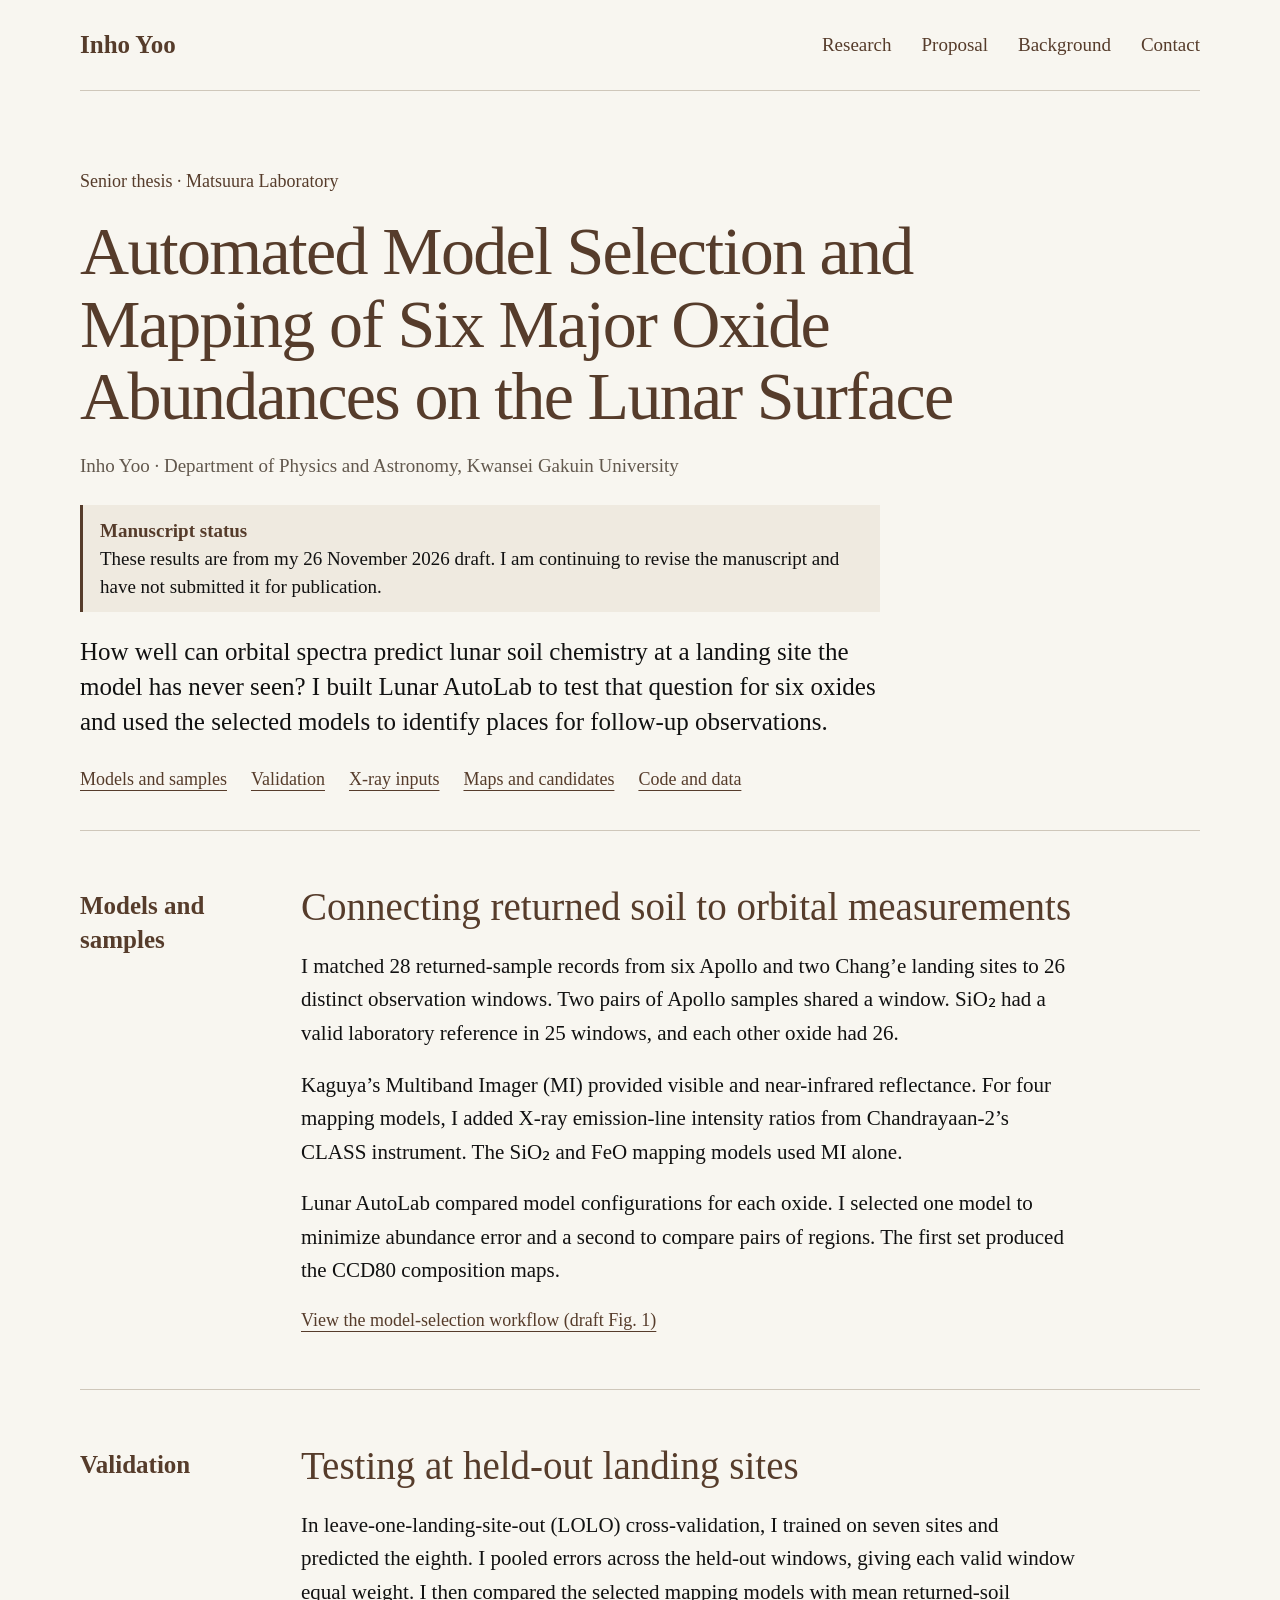
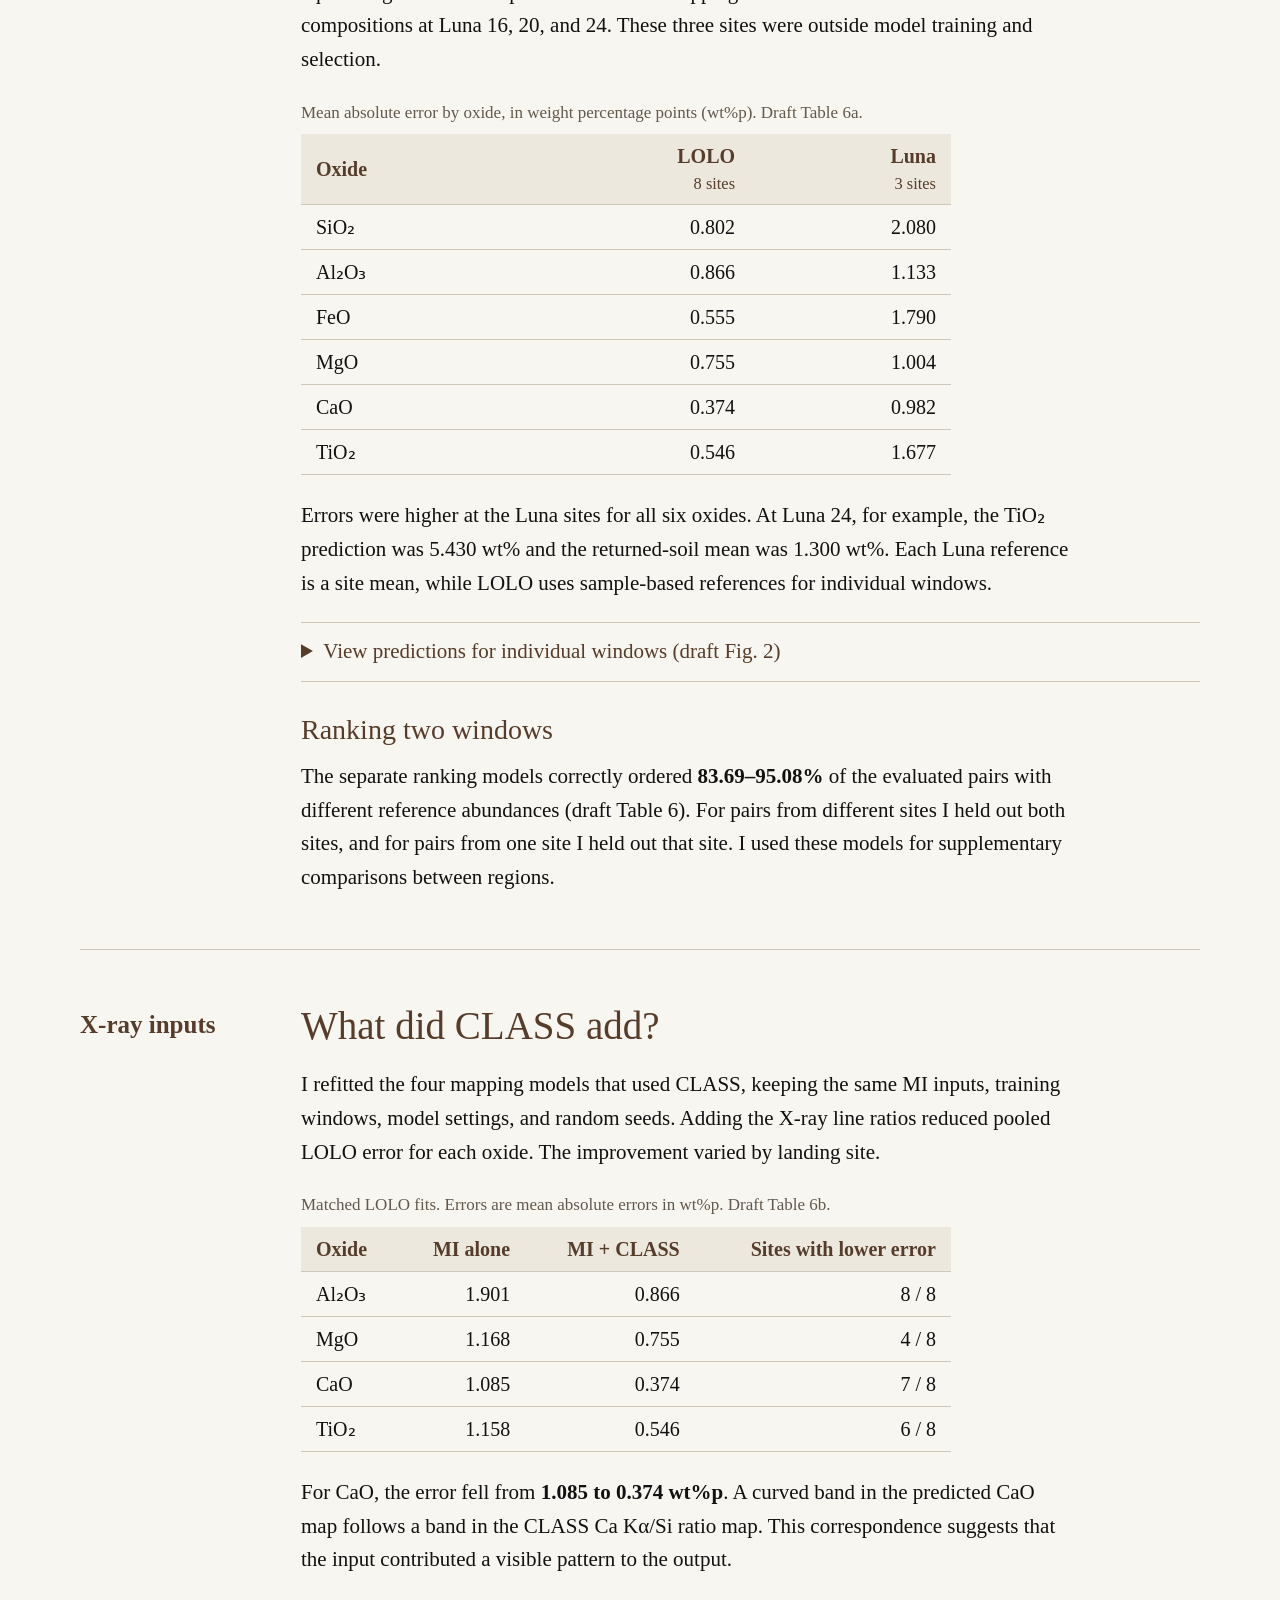
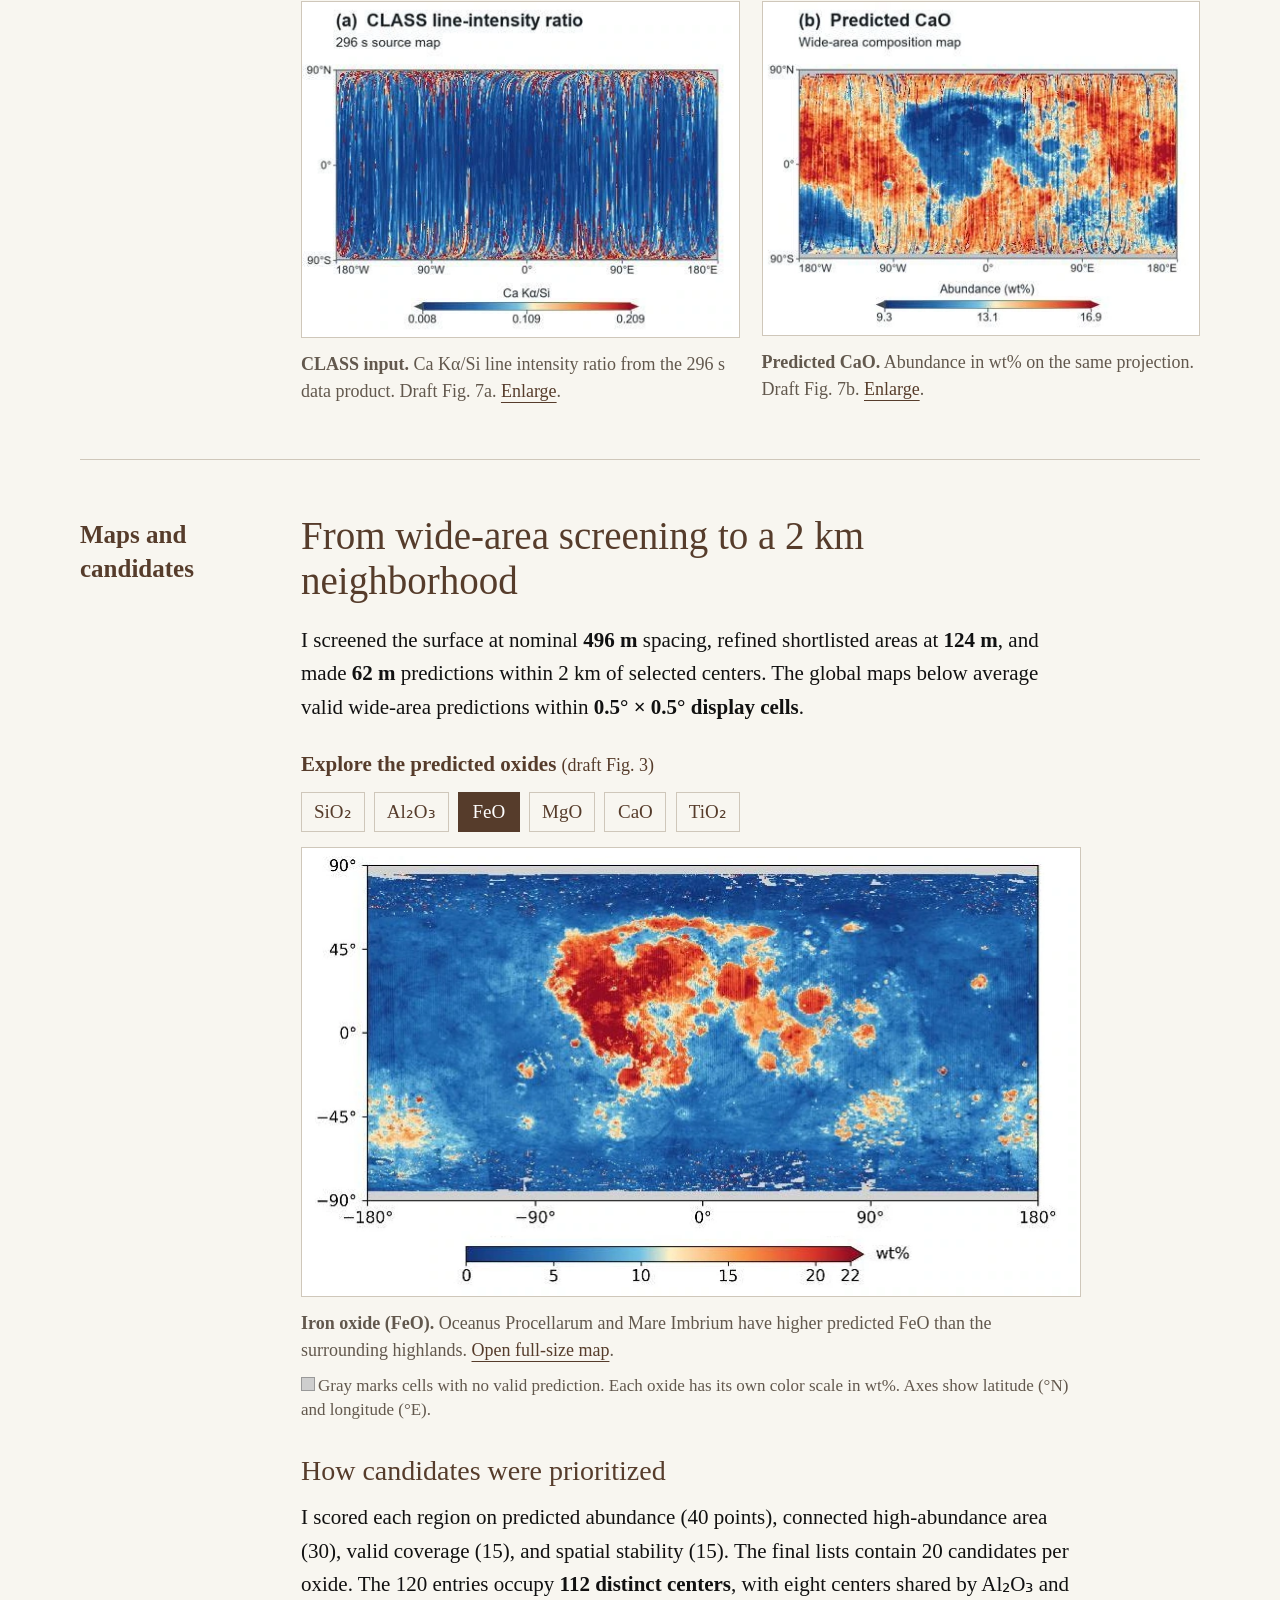
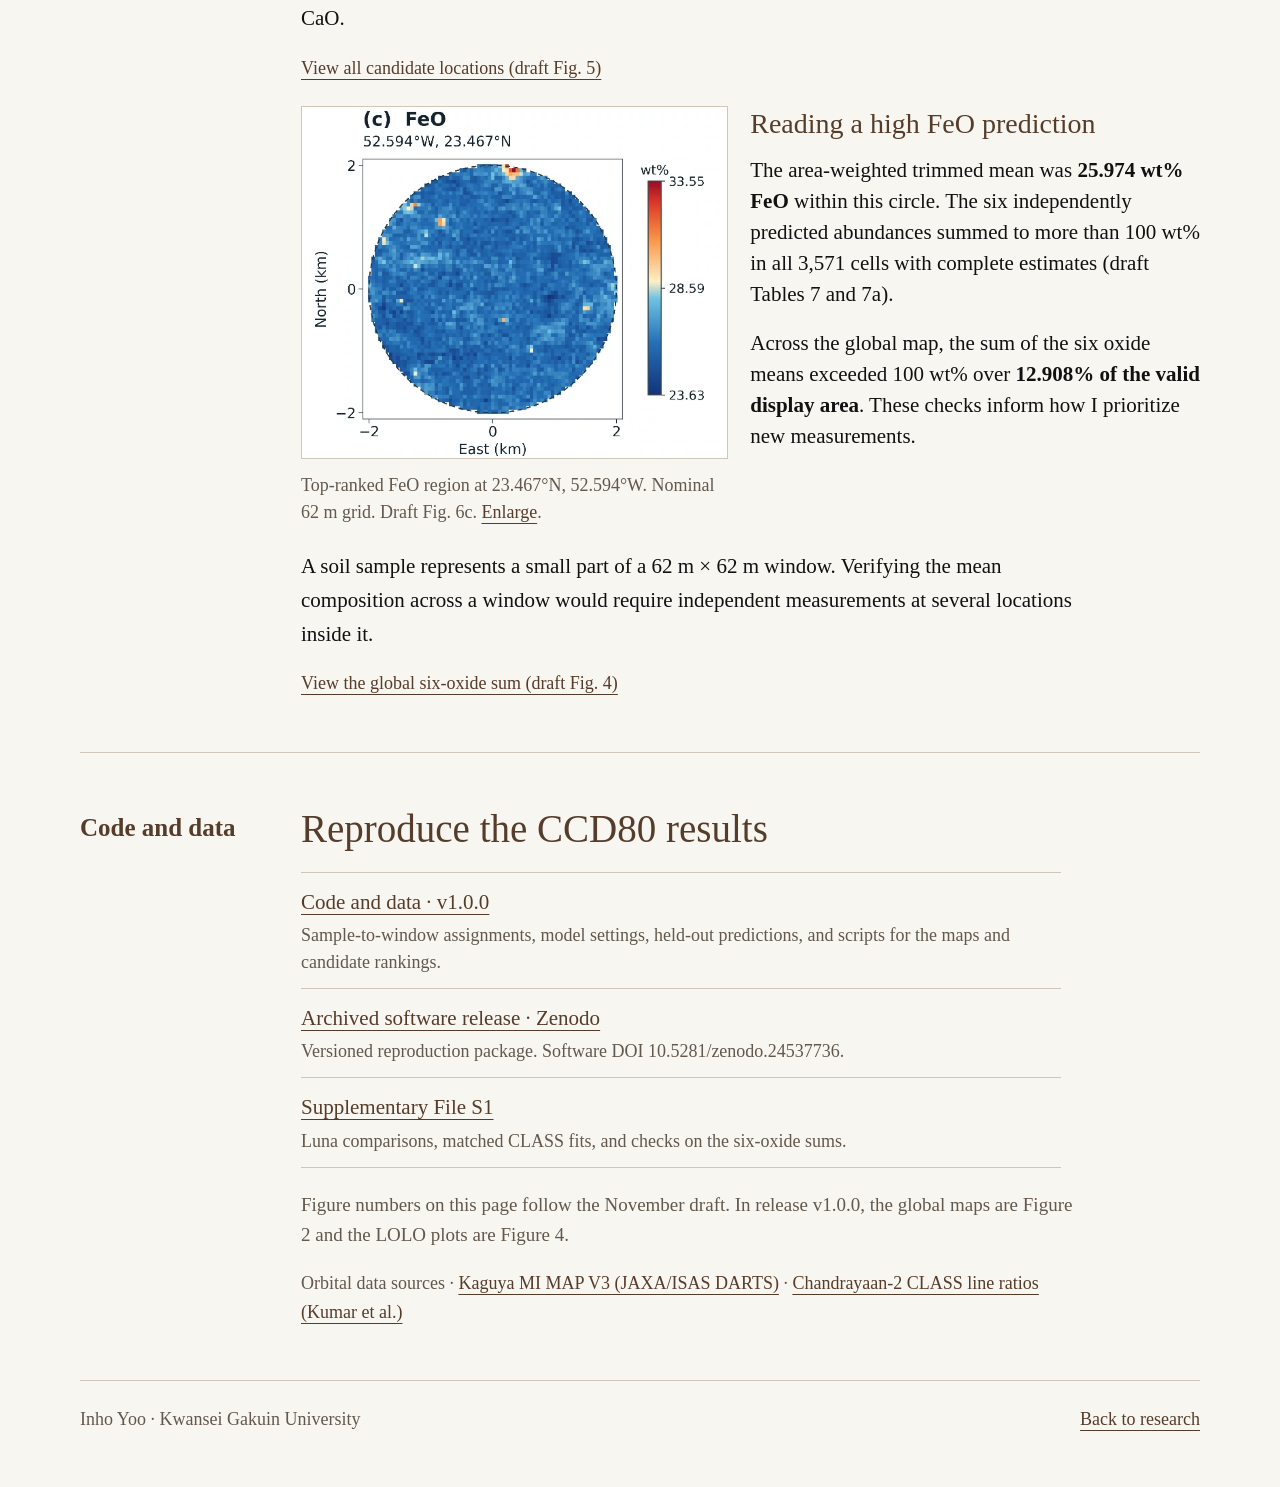
==== research/lunar-oxides/index.html @ 08b1411b "Feature the lunar oxide thesis and identify the unsubmitted draft" ====
<!doctype html>
<html lang="en">
<head>
  <meta charset="utf-8">
  <meta name="viewport" content="width=device-width, initial-scale=1">
  <meta name="description" content="Inho Yoo’s unsubmitted senior thesis draft on mapping six lunar oxides with Lunar AutoLab. Results include landing-site validation, the contribution of X-ray observations, and regions for follow-up.">
  <title>Mapping Six Major Oxides on the Moon | Inho Yoo</title>
  <link rel="stylesheet" href="../../styles.css">
</head>
<body>
  <a class="skip" href="#main">Skip to content</a>
  <header class="site-header wrap">
    <a class="wordmark" href="../../">Inho Yoo</a>
    <nav aria-label="Main navigation"><a href="../../#research">Research</a><a href="../../#oasis">Proposal</a><a href="../../#background">Background</a><a href="../../#contact">Contact</a></nav>
  </header>
  <main id="main" class="wrap study-page">
    <header class="study-heading">
      <p class="eyebrow">Senior thesis · Matsuura Laboratory</p>
      <h1>Automated Model Selection and Mapping of Six Major Oxide Abundances on the Lunar Surface</h1>
      <p class="byline">Inho Yoo · Department of Physics and Astronomy, Kwansei Gakuin University</p>
      <p class="draft-note"><strong>Manuscript status</strong> These results are from my 26 November 2026 draft. I am continuing to revise the manuscript and have not submitted it for publication.</p>
      <p class="lead">How well can orbital spectra predict lunar soil chemistry at a landing site the model has never seen? I built Lunar AutoLab to test that question for six oxides and used the selected models to identify places for follow-up observations.</p>
      <nav class="study-nav" aria-label="On this page"><a href="#methods">Models and samples</a><a href="#validation">Validation</a><a href="#class">X-ray inputs</a><a href="#maps">Maps and candidates</a><a href="#materials">Code and data</a></nav>
    </header>

    <section id="methods" class="section" aria-labelledby="methods-title">
      <div class="section-label">Models and samples</div>
      <div class="section-body">
        <h2 id="methods-title">Connecting returned soil to orbital measurements</h2>
        <p>I matched 28 returned-sample records from six Apollo and two Chang’e landing sites to 26 distinct observation windows. Two pairs of Apollo samples shared a window. SiO₂ had a valid laboratory reference in 25 windows, and each other oxide had 26.</p>
        <p>Kaguya’s Multiband Imager (MI) provided visible and near-infrared reflectance. For four mapping models, I added X-ray emission-line intensity ratios from Chandrayaan-2’s CLASS instrument. The SiO₂ and FeO mapping models used MI alone.</p>
        <p>Lunar AutoLab compared model configurations for each oxide. I selected one model to minimize abundance error and a second to compare pairs of regions. The first set produced the CCD80 composition maps.</p>
        <p class="figure-source"><a href="../../assets/lunar-oxides/workflow.webp">View the model-selection workflow (draft Fig. 1)</a></p>
      </div>
    </section>

    <section id="validation" class="section" aria-labelledby="validation-title">
      <div class="section-label">Validation</div>
      <div class="section-body">
        <h2 id="validation-title">Testing at held-out landing sites</h2>
        <p>In leave-one-landing-site-out (LOLO) cross-validation, I trained on seven sites and predicted the eighth. I pooled errors across the held-out windows, giving each valid window equal weight. I then compared the selected mapping models with mean returned-soil compositions at Luna 16, 20, and 24. These three sites were outside model training and selection.</p>
        <div class="table-wrap">
          <table class="study-table" id="validation-table">
            <caption>Mean absolute error by oxide, in weight percentage points (wt%p). Draft Table 6a.</caption>
            <thead><tr><th scope="col">Oxide</th><th scope="col">LOLO<br><small>8 sites</small></th><th scope="col">Luna<br><small>3 sites</small></th></tr></thead>
            <tbody>
              <tr><th scope="row">SiO₂</th><td>0.802</td><td>2.080</td></tr>
              <tr><th scope="row">Al₂O₃</th><td>0.866</td><td>1.133</td></tr>
              <tr><th scope="row">FeO</th><td>0.555</td><td>1.790</td></tr>
              <tr><th scope="row">MgO</th><td>0.755</td><td>1.004</td></tr>
              <tr><th scope="row">CaO</th><td>0.374</td><td>0.982</td></tr>
              <tr><th scope="row">TiO₂</th><td>0.546</td><td>1.677</td></tr>
            </tbody>
          </table>
        </div>
        <p>Errors were higher at the Luna sites for all six oxides. At Luna 24, for example, the TiO₂ prediction was 5.430 wt% and the returned-soil mean was 1.300 wt%. Each Luna reference is a site mean, while LOLO uses sample-based references for individual windows.</p>
        <details class="figure-disclosure">
          <summary>View predictions for individual windows (draft Fig. 2)</summary>
          <figure>
            <a href="../../assets/lunar-oxides/validation.webp"><img src="../../assets/lunar-oxides/validation.webp" width="1598" height="1238" loading="lazy" alt="Six scatterplots of held-out predictions against sample-based reference abundances, with observations colored by landing site."></a>
            <figcaption>Each point represents an observation window. The dashed line marks agreement with the sample reference. <a href="../../assets/lunar-oxides/validation.webp">Open full-size figure</a>.</figcaption>
          </figure>
        </details>
        <h3>Ranking two windows</h3>
        <p>The separate ranking models correctly ordered <strong>83.69–95.08%</strong> of the evaluated pairs with different reference abundances (draft Table 6). For pairs from different sites I held out both sites, and for pairs from one site I held out that site. I used these models for supplementary comparisons between regions.</p>
      </div>
    </section>

    <section id="class" class="section" aria-labelledby="class-title">
      <div class="section-label">X-ray inputs</div>
      <div class="section-body">
        <h2 id="class-title">What did CLASS add?</h2>
        <p>I refitted the four mapping models that used CLASS, keeping the same MI inputs, training windows, model settings, and random seeds. Adding the X-ray line ratios reduced pooled LOLO error for each oxide. The improvement varied by landing site.</p>
        <div class="table-wrap">
          <table class="study-table" id="class-table">
            <caption>Matched LOLO fits. Errors are mean absolute errors in wt%p. Draft Table 6b.</caption>
            <thead><tr><th scope="col">Oxide</th><th scope="col">MI alone</th><th scope="col">MI + CLASS</th><th scope="col">Sites with lower error</th></tr></thead>
            <tbody>
              <tr><th scope="row">Al₂O₃</th><td>1.901</td><td>0.866</td><td>8 / 8</td></tr>
              <tr><th scope="row">MgO</th><td>1.168</td><td>0.755</td><td>4 / 8</td></tr>
              <tr><th scope="row">CaO</th><td>1.085</td><td>0.374</td><td>7 / 8</td></tr>
              <tr><th scope="row">TiO₂</th><td>1.158</td><td>0.546</td><td>6 / 8</td></tr>
            </tbody>
          </table>
        </div>
        <p>For CaO, the error fell from <strong>1.085 to 0.374 wt%p</strong>. A curved band in the predicted CaO map follows a band in the CLASS Ca Kα/Si ratio map. This correspondence suggests that the input contributed a visible pattern to the output.</p>
        <div class="figure-pair">
          <figure>
            <a href="../../assets/lunar-oxides/class-calcium.webp"><img src="../../assets/lunar-oxides/class-calcium.webp" width="448" height="344" loading="lazy" alt="CLASS calcium-to-silicon X-ray line intensity ratio with a curved band near the poles."></a>
            <figcaption><strong>CLASS input.</strong> Ca Kα/Si line intensity ratio from the 296 s data product. Draft Fig. 7a. <a href="../../assets/lunar-oxides/class-calcium.webp">Enlarge</a>.</figcaption>
          </figure>
          <figure>
            <a href="../../assets/lunar-oxides/cao-pattern.webp"><img src="../../assets/lunar-oxides/cao-pattern.webp" width="451" height="344" loading="lazy" alt="Predicted CaO abundance with a curved band in a similar location on the same global projection."></a>
            <figcaption><strong>Predicted CaO.</strong> Abundance in wt% on the same projection. Draft Fig. 7b. <a href="../../assets/lunar-oxides/cao-pattern.webp">Enlarge</a>.</figcaption>
          </figure>
        </div>
      </div>
    </section>

    <section id="maps" class="section" aria-labelledby="maps-title">
      <div class="section-label">Maps and candidates</div>
      <div class="section-body">
        <h2 id="maps-title">From wide-area screening to a 2 km neighborhood</h2>
        <p>I screened the surface at nominal <strong>496 m</strong> spacing, refined shortlisted areas at <strong>124 m</strong>, and made <strong>62 m</strong> predictions within 2 km of selected centers. The global maps below average valid wide-area predictions within <strong>0.5° × 0.5° display cells</strong>.</p>
        <fieldset class="oxide-gallery">
          <legend>Explore the predicted oxides <span>(draft Fig. 3)</span></legend>
          <input class="oxide-choice" type="radio" name="oxide" id="map-sio2" value="sio2"><label for="map-sio2">SiO₂</label>
          <input class="oxide-choice" type="radio" name="oxide" id="map-al2o3" value="al2o3"><label for="map-al2o3">Al₂O₃</label>
          <input class="oxide-choice" type="radio" name="oxide" id="map-feo" value="feo" checked><label for="map-feo">FeO</label>
          <input class="oxide-choice" type="radio" name="oxide" id="map-mgo" value="mgo"><label for="map-mgo">MgO</label>
          <input class="oxide-choice" type="radio" name="oxide" id="map-cao" value="cao"><label for="map-cao">CaO</label>
          <input class="oxide-choice" type="radio" name="oxide" id="map-tio2" value="tio2"><label for="map-tio2">TiO₂</label>
          <div class="map-views">
            <figure class="oxide-view view-sio2">
              <a href="../../assets/lunar-oxides/sio2-global.webp" aria-label="Enlarge the silicon dioxide map"><img src="../../assets/lunar-oxides/sio2-global.webp" width="780" height="449" loading="lazy" alt="Global map of predicted SiO₂ in weight percent. Predicted SiO₂ is relatively low in Oceanus Procellarum and Mare Imbrium, and higher in Mare Frigoris."></a>
              <figcaption><strong>Silicon dioxide (SiO₂).</strong> Predicted SiO₂ is relatively low in Oceanus Procellarum and Mare Imbrium, and higher in Mare Frigoris. <a href="../../assets/lunar-oxides/sio2-global.webp">Open full-size map</a>.</figcaption>
            </figure>
            <figure class="oxide-view view-al2o3">
              <a href="../../assets/lunar-oxides/al2o3-global.webp" aria-label="Enlarge the aluminum oxide map"><img src="../../assets/lunar-oxides/al2o3-global.webp" width="780" height="449" loading="lazy" alt="Global map of predicted Al₂O₃ in weight percent. Predicted Al₂O₃ is lower in the major near-side maria than in the surrounding highlands."></a>
              <figcaption><strong>Aluminum oxide (Al₂O₃).</strong> Predicted Al₂O₃ is lower in the major near-side maria than in the surrounding highlands. <a href="../../assets/lunar-oxides/al2o3-global.webp">Open full-size map</a>.</figcaption>
            </figure>
            <figure class="oxide-view view-feo">
              <a href="../../assets/lunar-oxides/feo-global.webp" aria-label="Enlarge the iron oxide map"><img src="../../assets/lunar-oxides/feo-global.webp" width="780" height="449" loading="lazy" alt="Global map of predicted FeO in weight percent. Oceanus Procellarum and Mare Imbrium have higher predicted FeO than the surrounding highlands."></a>
              <figcaption><strong>Iron oxide (FeO).</strong> Oceanus Procellarum and Mare Imbrium have higher predicted FeO than the surrounding highlands. <a href="../../assets/lunar-oxides/feo-global.webp">Open full-size map</a>.</figcaption>
            </figure>
            <figure class="oxide-view view-mgo">
              <a href="../../assets/lunar-oxides/mgo-global.webp" aria-label="Enlarge the magnesium oxide map"><img src="../../assets/lunar-oxides/mgo-global.webp" width="780" height="449" loading="lazy" alt="Global map of predicted MgO in weight percent. Predicted MgO is relatively high in the major near-side maria."></a>
              <figcaption><strong>Magnesium oxide (MgO).</strong> Predicted MgO is relatively high in the major near-side maria. <a href="../../assets/lunar-oxides/mgo-global.webp">Open full-size map</a>.</figcaption>
            </figure>
            <figure class="oxide-view view-cao">
              <a href="../../assets/lunar-oxides/cao-global.webp" aria-label="Enlarge the calcium oxide map"><img src="../../assets/lunar-oxides/cao-global.webp" width="780" height="449" loading="lazy" alt="Global map of predicted CaO in weight percent. Predicted CaO is relatively low in the major near-side maria. A curved band also appears in the CLASS input."></a>
              <figcaption><strong>Calcium oxide (CaO).</strong> Predicted CaO is relatively low in the major near-side maria. A curved band also appears in the CLASS input. <a href="../../assets/lunar-oxides/cao-global.webp">Open full-size map</a>.</figcaption>
            </figure>
            <figure class="oxide-view view-tio2">
              <a href="../../assets/lunar-oxides/tio2-global.webp" aria-label="Enlarge the titanium dioxide map"><img src="../../assets/lunar-oxides/tio2-global.webp" width="780" height="449" loading="lazy" alt="Global map of predicted TiO₂ in weight percent. High predicted TiO₂ is concentrated in a few maria, including Mare Tranquillitatis and Mare Crisium."></a>
              <figcaption><strong>Titanium dioxide (TiO₂).</strong> High predicted TiO₂ is concentrated in a few maria, including Mare Tranquillitatis and Mare Crisium. <a href="../../assets/lunar-oxides/tio2-global.webp">Open full-size map</a>.</figcaption>
            </figure>
          </div>
        </fieldset>
        <p class="map-key"><span class="missing-key" aria-hidden="true"></span>Gray marks cells with no valid prediction. Each oxide has its own color scale in wt%. Axes show latitude (°N) and longitude (°E).</p>
        <h3>How candidates were prioritized</h3>
        <p>I scored each region on predicted abundance (40 points), connected high-abundance area (30), valid coverage (15), and spatial stability (15). The final lists contain 20 candidates per oxide. The 120 entries occupy <strong>112 distinct centers</strong>, with eight centers shared by Al₂O₃ and CaO.</p>
        <p class="figure-source"><a href="../../assets/lunar-oxides/candidate-locations.webp">View all candidate locations (draft Fig. 5)</a></p>
        <div class="candidate-example">
          <figure>
            <a href="../../assets/lunar-oxides/feo-candidate.webp"><img src="../../assets/lunar-oxides/feo-candidate.webp" width="625" height="516" loading="lazy" alt="Local FeO predictions inside a 2 km radius. The highest values appear along the northern edge of the area."></a>
            <figcaption>Top-ranked FeO region at 23.467°N, 52.594°W. Nominal 62 m grid. Draft Fig. 6c. <a href="../../assets/lunar-oxides/feo-candidate.webp">Enlarge</a>.</figcaption>
          </figure>
          <div>
            <h3>Reading a high FeO prediction</h3>
            <p>The area-weighted trimmed mean was <strong>25.974 wt% FeO</strong> within this circle. The six independently predicted abundances summed to more than 100 wt% in all 3,571 cells with complete estimates (draft Tables 7 and 7a).</p>
            <p>Across the global map, the sum of the six oxide means exceeded 100 wt% over <strong>12.908% of the valid display area</strong>. These checks inform how I prioritize new measurements.</p>
          </div>
        </div>
        <p>A soil sample represents a small part of a 62 m × 62 m window. Verifying the mean composition across a window would require independent measurements at several locations inside it.</p>
        <p class="figure-source"><a href="../../assets/lunar-oxides/six-oxide-total.webp">View the global six-oxide sum (draft Fig. 4)</a></p>
      </div>
    </section>

    <section id="materials" class="section" aria-labelledby="materials-title">
      <div class="section-label">Code and data</div>
      <div class="section-body">
        <h2 id="materials-title">Reproduce the CCD80 results</h2>
        <ul class="resource-list">
          <li><a href="https://github.com/inhotwin-png/ccd80-thesis-reproduction/releases/tag/v1.0.0">Code and data · v1.0.0</a><span>Sample-to-window assignments, model settings, held-out predictions, and scripts for the maps and candidate rankings.</span></li>
          <li><a href="https://doi.org/10.5281/zenodo.24537736">Archived software release · Zenodo</a><span>Versioned reproduction package. Software DOI 10.5281/zenodo.24537736.</span></li>
          <li><a href="https://github.com/inhotwin-png/ccd80-thesis-reproduction/releases/tag/supplement-s1-20261126">Supplementary File S1</a><span>Luna comparisons, matched CLASS fits, and checks on the six-oxide sums.</span></li>
        </ul>
        <p class="note">Figure numbers on this page follow the November draft. In release v1.0.0, the global maps are Figure 2 and the LOLO plots are Figure 4.</p>
        <p class="figure-source">Orbital data sources · <a href="https://darts.isas.jaxa.jp/datasets/sln-l-mi-5-map-v3.0">Kaguya MI MAP V3 (JAXA/ISAS DARTS)</a> · <a href="https://github.com/ravioli1369/selenomapper/tree/7aa89781c3a4b4121e2f6363b27455ed7056cc16/maps/296s">Chandrayaan-2 CLASS line ratios (Kumar et al.)</a></p>
      </div>
    </section>
  </main>
  <footer class="footer wrap"><p>Inho Yoo · Kwansei Gakuin University</p><a href="../../#research">Back to research</a></footer>
</body>
</html>
---- styles.css ----
:root {
  --paper:#f8f6f0;
  --ink:#171410;
  --brown:#563c2b;
  --line:#cfc7ba;
  --muted:#62584d
}
* {
  box-sizing:border-box
}
html {
  scroll-padding-top:2rem
}
body {
  margin:0;
  background:var(--paper);
  color:#111;
  font-family:"Times New Roman",Times,serif;
  font-size:21px; /* 18px -> 21px */
  line-height:1.6
}
a {
  color:var(--brown);
  text-decoration-thickness:1px;
  text-underline-offset:5px
}
a:hover {
  color:#24170f;
  text-decoration-thickness:2px
}
a:focus-visible {
  outline:2px solid var(--brown);
  outline-offset:5px
}
.wrap {
  width:min(1120px,calc(100% - 96px));
  margin-inline:auto
}
.site-header {
  display:flex;
  justify-content:space-between;
  align-items:center;
  padding-block:25px;
  border-bottom:1px solid var(--line);
  gap:24px
}
.wordmark {
  font-size:25px; /* 22px -> 25px */
  text-decoration:none;
  font-weight:bold
}
nav {
  display:flex;
  gap:30px;
  font-size:19px; /* 16px -> 19px */
  flex-wrap:wrap
}
nav a {
  text-decoration:none
}
.hero {
  display:grid;
  grid-template-columns:minmax(0,1fr) 240px;
  gap:92px;
  align-items:center;
  padding-block:76px 84px
}
.eyebrow,.section-label,.status {
  color:var(--brown);
  font-size:18px; /* 15px -> 18px */
  line-height:1.5
}
.eyebrow {
  margin:0 0 20px
}
h1,h2,h3,p {
  margin-top:0
}
h1 {
  font-size:80px; /* 70px -> 80px */
  line-height:1.05;
  font-weight:normal;
  letter-spacing:-2px;
  margin-bottom:18px;
  color:var(--brown)
}
.identity {
  font-size:35px; /* 30px -> 35px */
  line-height:1.25;
  margin-bottom:24px
}
.intro {
  max-width:620px;
  margin-bottom:15px
}
.portrait {
  display:block;
  width:240px;
  height:auto;
  max-width:100%
}
.links {
  display:flex;
  flex-wrap:wrap;
  gap:12px 27px;
  margin-top:26px;
  font-size:20px; /* 17px -> 20px */
}
.section {
  border-top:1px solid var(--line);
  padding-block:54px;
  display:grid;
  grid-template-columns:205px minmax(0,1fr);
  gap:35px
}
.section-label {
  padding-top:4px;
  font-size:25px; /* 22px -> 25px */
  font-weight:bold;
  line-height:1.35
}
.section-body {
  min-width:0
}
.section-body>p {
  max-width:740px
}
.status {
  margin-bottom:10px;
  font-style:italic
}
h2 {
  font-size:39px; /* 34px -> 39px */
  line-height:1.15;
  font-weight:normal;
  color:var(--brown);
  margin-bottom:20px
}
h3 {
  font-size:28px; /* 24px -> 28px */
  line-height:1.3;
  font-weight:normal;
  color:var(--brown);
  margin-bottom:12px
}
p {
  margin-bottom:18px
}
.lead {
  font-size:25px; /* 22px -> 25px */
  line-height:1.4
}
.method {
  font-size:19px; /* 16px -> 19px */
  color:var(--muted);
  margin-top:25px;
  margin-bottom:0
}
figure {
  margin:28px 0
}
figure img {
  display:block;
  width:100%;
  height:auto
}
figcaption {
  font-size:18px; /* 15px -> 18px */
  line-height:1.5;
  color:var(--muted);
  margin-top:13px;
  max-width:780px
}
.result {
  display:block
}
.result-heading {
  display:grid;
  grid-template-columns:205px minmax(0,1fr);
  gap:35px
}
.result figure {
  margin:24px 0 28px
}
.result figure>a {
  display:block
}
.result figcaption {
  max-width:none
}
.interpretation {
  display:grid;
  grid-template-columns:1fr 1fr;
  gap:48px
}
.interpretation p {
  margin-bottom:0
}
.note {
  font-size:19px; /* 16px -> 19px */
  color:var(--muted)
}
.phase {
  padding-top:32px;
  margin-top:32px;
  border-top:1px solid var(--line)
}
.phase figure {
  margin-bottom:0
}
.phase-number {
  font-size:18px; /* 15px -> 18px */
  color:var(--muted);
  margin-bottom:5px
}
.phase p {
  max-width:720px
}
dl {
  margin:24px 0 0
}
dl>div {
  display:grid;
  grid-template-columns:170px 1fr;
  gap:20px;
  padding-block:12px;
  border-top:1px solid var(--line)
}
dt {
  color:var(--brown)
}
dd {
  margin:0
}
.contact-links {
  display:flex;
  flex-direction:column;
  align-items:flex-start;
  gap:10px;
  overflow-wrap:anywhere
}
.footer {
  border-top:1px solid var(--line);
  padding-block:24px 35px;
  display:flex;
  justify-content:space-between;
  gap:20px;
  color:var(--muted);
  font-size:18px; /* 15px -> 18px */
}
.skip {
  position:absolute;
  left:20px;
  top:-100px;
  background:var(--paper);
  padding:8px
}
.skip:focus {
  top:10px
}

/* 태블릿 및 작은 PC 화면 설정 */
@media(max-width:800px) {
  .wrap {
    width:calc(100% - 48px)
  }
  .hero {
    gap:35px;
    grid-template-columns:1fr 190px;
    padding-block:50px
  }
  .portrait {
    width:190px
  }
  h1 {
    font-size:68px /* 58px -> 68px */
  }
  .identity {
    font-size:31px /* 26px -> 31px */
  }
  .section,.result-heading {
    grid-template-columns:1fr;
    gap:16px
  }
  .section {
    padding-block:38px
  }
  .interpretation {
    gap:28px
  }
  .site-header {
    align-items:flex-start
  }
  nav {
    gap:18px
  }
}

/* 모바일 화면 설정 */
@media(max-width:540px) {
  body {
    font-size:20px /* 17px -> 20px */
  }
  .wrap {
    width:calc(100% - 40px)
  }
  .site-header {
    display:block;
    padding-block:19px
  }
  nav {
    margin-top:12px;
    gap:22px;
    font-size:18px /* 15px -> 18px */
  }
  .hero {
    grid-template-columns:1fr;
    gap:28px;
    padding-block:38px 42px
  }
  .hero>div {
    order:1
  }
  .portrait {
    width:155px;
    order:0
  }
  h1 {
    font-size:64px /* 54px -> 64px */
  }
  .identity {
    font-size:32px /* 27px -> 32px */
  }
  .eyebrow {
    font-size:17px; /* 14px -> 17px */
    margin-bottom:14px
  }
  h2 {
    font-size:35px /* 30px -> 35px */
  }
  .links {
    gap:12px 22px
  }
  .interpretation {
    grid-template-columns:1fr;
    gap:25px
  }
  .result figure {
    margin-inline:-8px
  }
  dl>div {
    grid-template-columns:1fr;
    gap:4px
  }
  .footer {
    display:block
  }
  .footer p {
    margin-bottom:8px
  }
  .phase {
    padding-top:25px;
    margin-top:25px
  }
}

/* 인쇄 설정 (변경하지 않음) */
@media print {
  body {
    background:white;
    font-size:12pt
  }
  .wrap {
    width:100%
  }
  .site-header,.skip {
    display:none
  }
  .hero {
    padding:10px 0 30px
  }
  h1 {
    font-size:36pt
  }
  .section {
    padding-block:24px
  }
  figure,.phase {
    break-inside:avoid
  }
  a {
    color:inherit
  }
}

/* Proposed research diagrams: readable text at every viewport size. */
.concept-diagram {
  padding:24px;
  border:1px solid var(--line);
  background:#f0ede5;
}
.concept-diagram figcaption {
  margin:0 0 18px;
  color:var(--brown);
  font-size:20px;
}
.concept-steps {
  list-style:none;
  margin:0;
  padding:0;
  display:grid;
  grid-template-columns:repeat(3,minmax(0,1fr));
  gap:14px;
  counter-reset:step;
}
.concept-steps li {
  counter-increment:step;
  padding:16px;
  border-top:2px solid var(--brown);
  background:var(--paper);
  font-size:18px;
  line-height:1.45;
}
.concept-steps li::before {
  content:"0" counter(step);
  display:block;
  color:var(--muted);
  margin-bottom:10px;
  font-size:16px;
}
.concept-steps strong,.concept-steps span { display:block; }
.concept-steps strong { color:var(--brown); margin-bottom:8px; }
.concept-diagram .concept-note {
  margin:18px 0 0;
  font-size:17px;
  color:var(--muted);
}
@media(max-width:600px) {
  .concept-diagram { padding:18px; }
  .concept-steps { grid-template-columns:1fr; }
}

/* Senior thesis and linked research page. */
.links { align-items: baseline; }
.study-link { font-weight: bold; }
.draft-line, .byline { color: var(--muted); }
.draft-line { font-style: italic; }
.featured-map { max-width: 780px; }
.research-feature figure img, .study-page figure img { border: 1px solid var(--line); background: white; }
.study-heading { padding-block: clamp(38px, 6vw, 82px) 36px; }
.study-heading h1 {
  max-width: 1000px;
  font-size: clamp(38px, 5.4vw, 68px);
  line-height: 1.07;
  letter-spacing: -0.025em;
  margin-bottom: 18px;
}
.study-heading .lead { max-width: 810px; margin-bottom: 26px; }
.byline { font-size: 19px; margin-bottom: 24px; }
.draft-note {
  max-width: 800px;
  padding: 12px 17px;
  margin: 0 0 22px;
  border-left: 3px solid var(--brown);
  background: #efeae0;
  line-height: 1.45;
  font-size: 19px;
}
.draft-note strong { display: block; color: var(--brown); }
.study-nav { gap: 8px 24px; font-size: 18px; }
.study-nav a { text-decoration: underline; }
.study-page .section { grid-template-columns: 186px minmax(0, 1fr); }
.study-page .section-body > p, .study-page h2 { max-width: 775px; }
.study-page h3 { margin-top: 30px; }
.study-page .figure-source { color: var(--muted); font-size: 18px; }
.study-page .section-body > :last-child { margin-bottom: 0; }
.table-wrap { margin: 24px 0; }
.study-table {
  width: min(100%, 650px);
  border-collapse: collapse;
  font-size: 20px;
  font-variant-numeric: tabular-nums lining-nums;
}
.study-table caption { caption-side: top; text-align: left; font-size: 17px; line-height: 1.4; color: var(--muted); padding-bottom: 10px; }
.study-table th, .study-table td { padding: 9px 15px; text-align: right; line-height: 1.3; border-bottom: 1px solid var(--line); }
.study-table th:first-child { text-align: left; }
.study-table thead { color: var(--brown); background: #ede8dd; }
.study-table th small { font-weight: normal; font-size: 0.82em; }
.study-table tbody th { font-weight: normal; }
.figure-disclosure { margin: 22px 0; padding: 12px 0; border-block: 1px solid var(--line); }
.figure-disclosure summary { cursor: pointer; color: var(--brown); }
.figure-disclosure figure { max-width: 720px; margin: 18px 0 4px; }
.study-page figure > a, .featured-map > a { display: block; }
summary:focus-visible { outline: 2px solid var(--brown); outline-offset: 3px; }
.figure-pair, .candidate-example { display: grid; grid-template-columns: repeat(2, minmax(0, 1fr)); gap: 22px; align-items: start; margin: 24px 0; }
.figure-pair figure, .candidate-example figure { margin: 0; }
.candidate-example { grid-template-columns: minmax(0, 0.95fr) minmax(0, 1fr); }
.candidate-example h3 { margin-top: 0; }
.candidate-example p { line-height: 1.48; }
.oxide-gallery { min-inline-size: 0; max-width: 780px; margin: 24px 0 10px; padding: 0; border: none; }
.oxide-gallery legend { padding: 0; margin-bottom: 10px; font-size: 21px; font-weight: bold; color: var(--brown); }
.oxide-gallery legend span { font-weight: normal; font-size: 18px; }
.oxide-choice { position: absolute; width: 1px; height: 1px; overflow: hidden; clip-path: inset(50%); }
.oxide-choice + label {
  display: inline-block;
  min-width: 62px;
  padding: 6px 12px;
  margin: 0 4px 7px 0;
  text-align: center;
  color: var(--brown);
  border: 1px solid var(--line);
  cursor: pointer;
  font-size: 19px;
  line-height: 1.35;
}
.oxide-choice:checked + label { color: white; background: var(--brown); border-color: var(--brown); }
.oxide-choice:focus-visible + label { outline: 2px solid var(--brown); outline-offset: 3px; }
.map-views figure { display: none; margin: 8px 0 0; }
#map-sio2:checked ~ .map-views .view-sio2,
#map-al2o3:checked ~ .map-views .view-al2o3,
#map-feo:checked ~ .map-views .view-feo,
#map-mgo:checked ~ .map-views .view-mgo,
#map-cao:checked ~ .map-views .view-cao,
#map-tio2:checked ~ .map-views .view-tio2 { display: block; }
.map-key { color: var(--muted); font-size: 17px; line-height: 1.45; }
.missing-key { display: inline-block; width: 0.8em; height: 0.8em; margin-right: 0.2em; background: #cecece; border: 1px solid #999; }
.resource-list { list-style: none; margin: 0 0 22px; padding: 0; max-width: 760px; }
.resource-list li { border-top: 1px solid var(--line); padding: 13px 0; }
.resource-list li:last-child { border-bottom: 1px solid var(--line); }
.resource-list span { display: block; margin-top: 3px; font-size: 18px; color: var(--muted); line-height: 1.45; }
@media (max-width: 800px) {
  .study-page .section { grid-template-columns: 1fr; }
}
@media (max-width: 600px) {
  .figure-pair, .candidate-example { grid-template-columns: 1fr; }
  .study-table { font-size: 17px; }
  .study-table th, .study-table td { padding: 9px 6px; }
  .study-nav { margin-top: 18px; gap: 8px 18px; }
  .oxide-choice + label { min-width: 55px; min-height: 42px; padding: 8px 11px; }
}
@media (max-width: 540px) {
  .hero { position: relative; display: block; }
  .hero .eyebrow, .hero h1 { padding-right: 88px; }
  .hero .portrait { position: absolute; top: 38px; right: 0; width: clamp(62px, 18vw, 84px); }
  .hero h1 { font-size: clamp(47px, 14vw, 63px); }
  .study-page .section-label { font-size: 19px; }
  .study-page h2 { font-size: 31px; }
  .study-heading { padding-bottom: 26px; }
}
@media print {
  .study-heading { padding: 12px 0; }
  .study-heading h1 { font-size: 28pt; }
  .study-nav, .oxide-choice, .oxide-choice + label { display: none; }
  .study-table { break-inside: avoid; }
}

.hero .study-outlook { margin-top: 23px; }
.oxide-gallery legend span { display: inline-block; white-space: nowrap; }
@media (max-width: 540px) {
  .oxide-choice + label { width: calc((100% - 20px) / 3); min-width: 0; margin: 0 0 7px; }
}
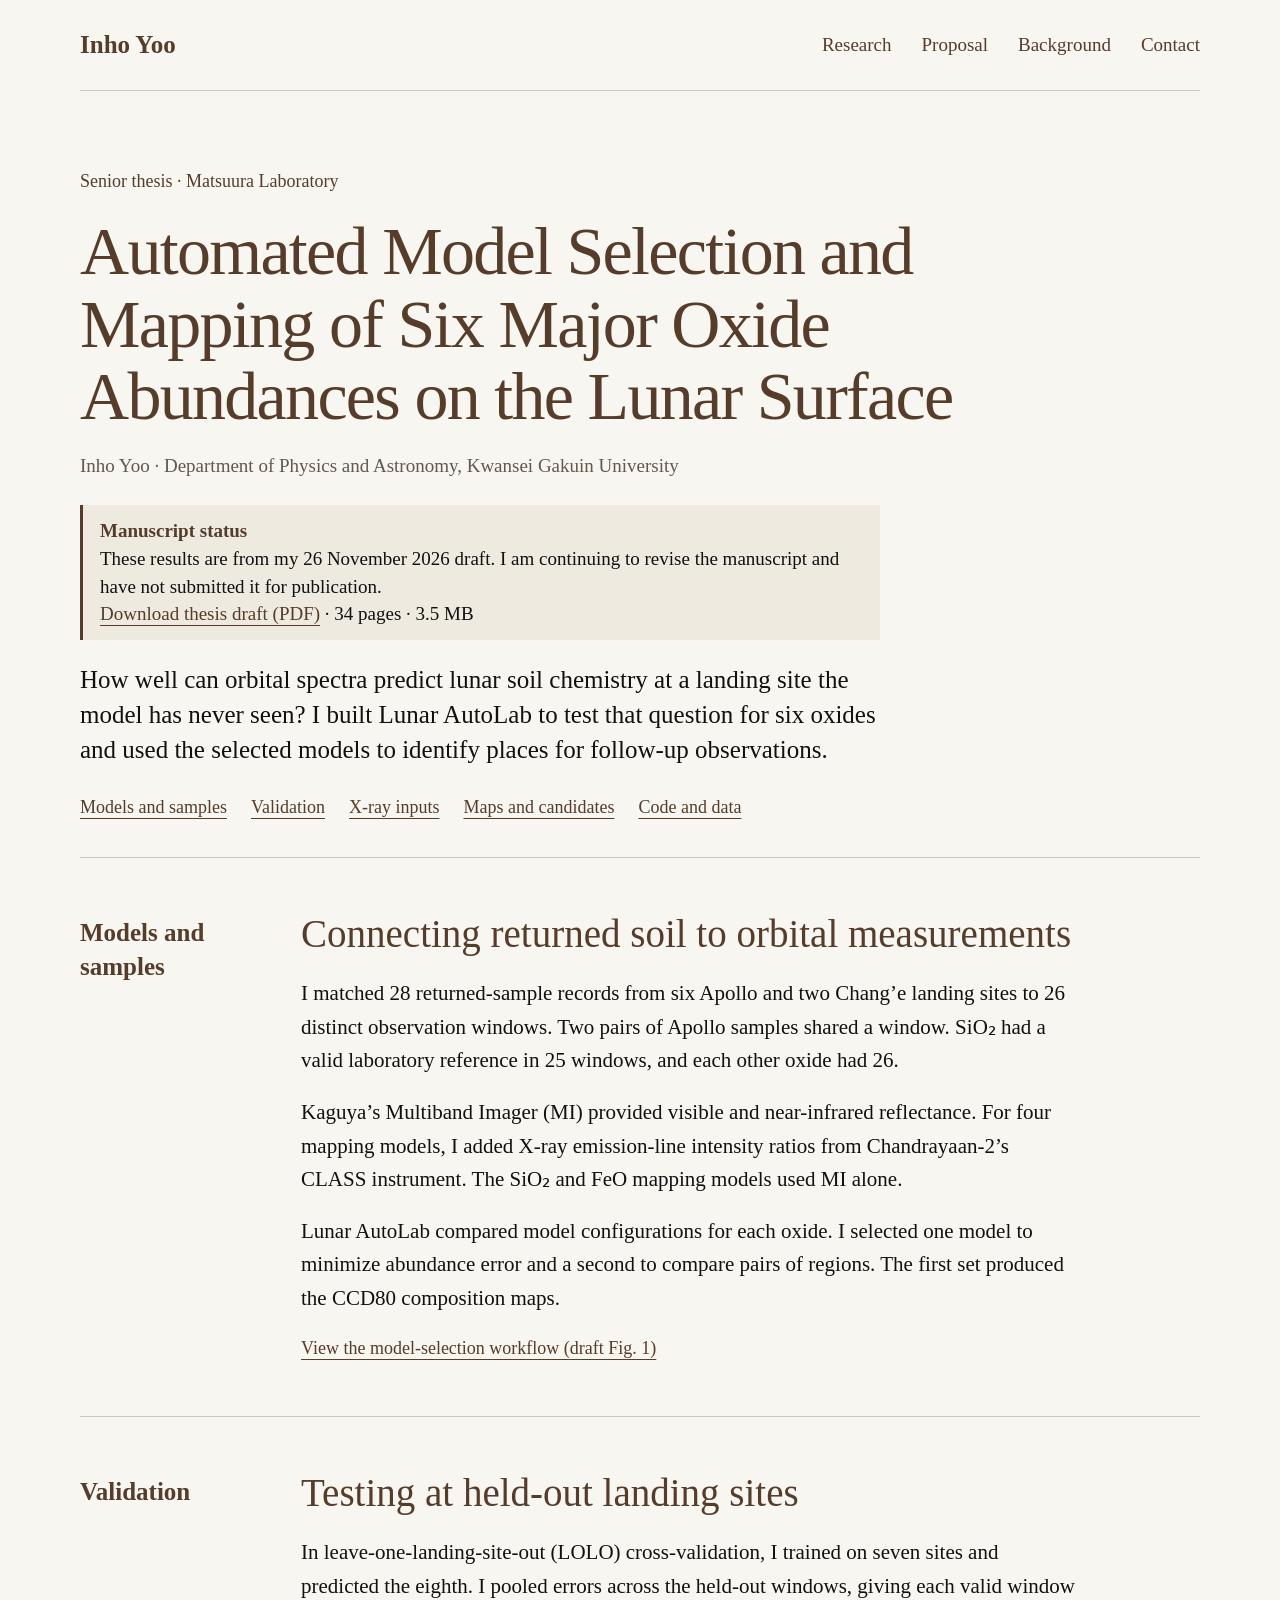
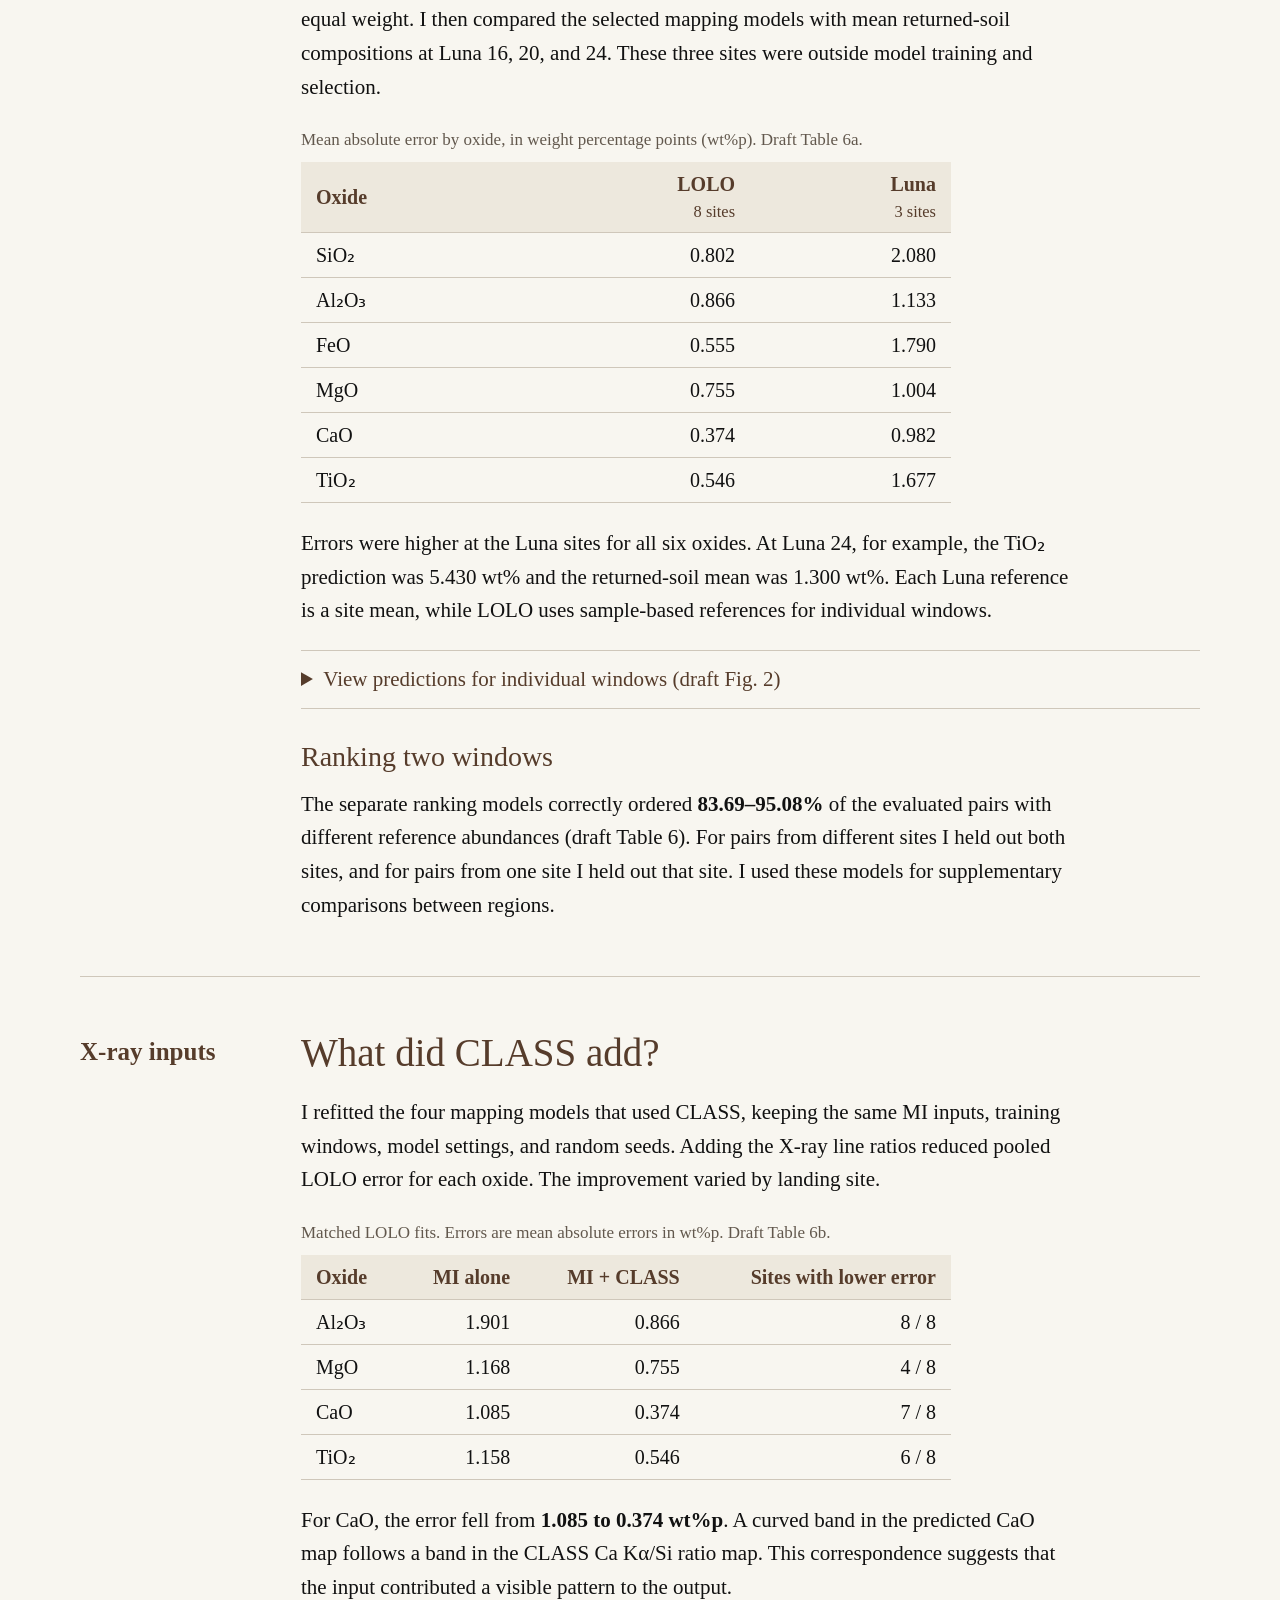
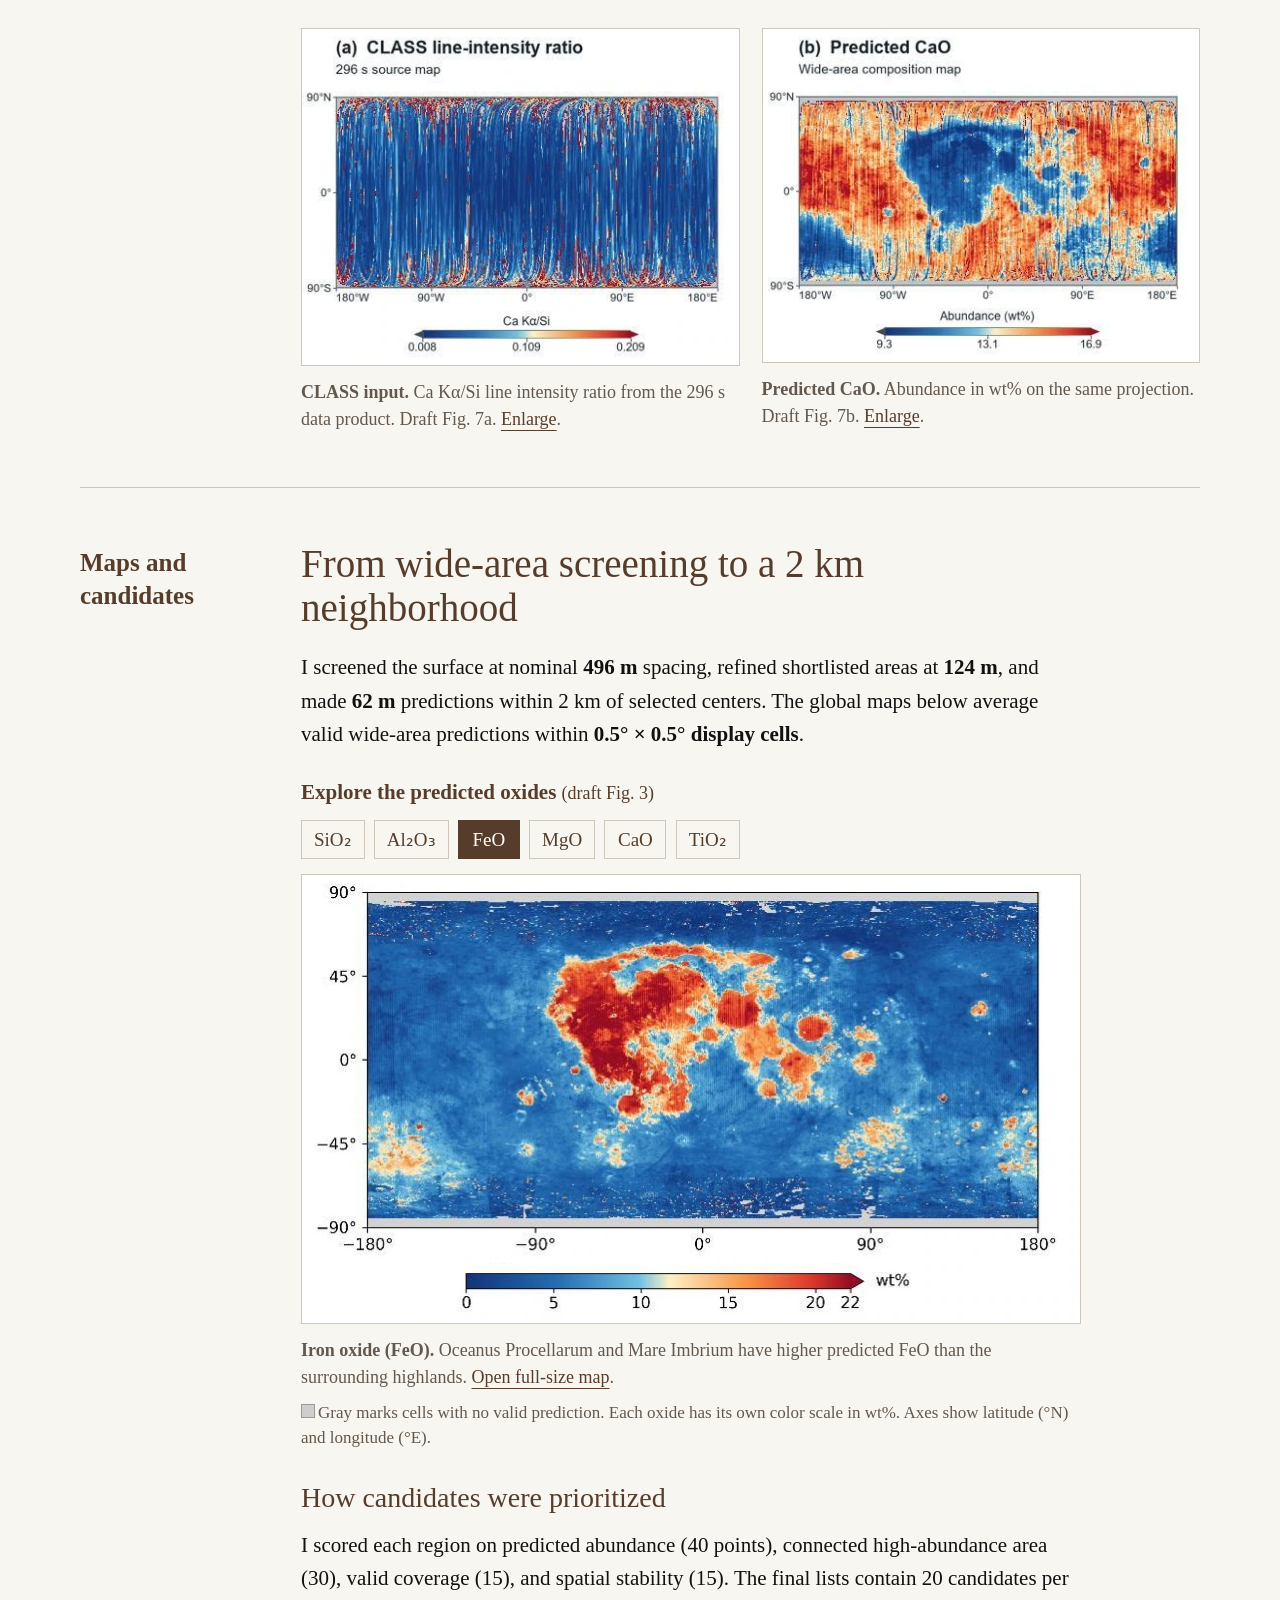
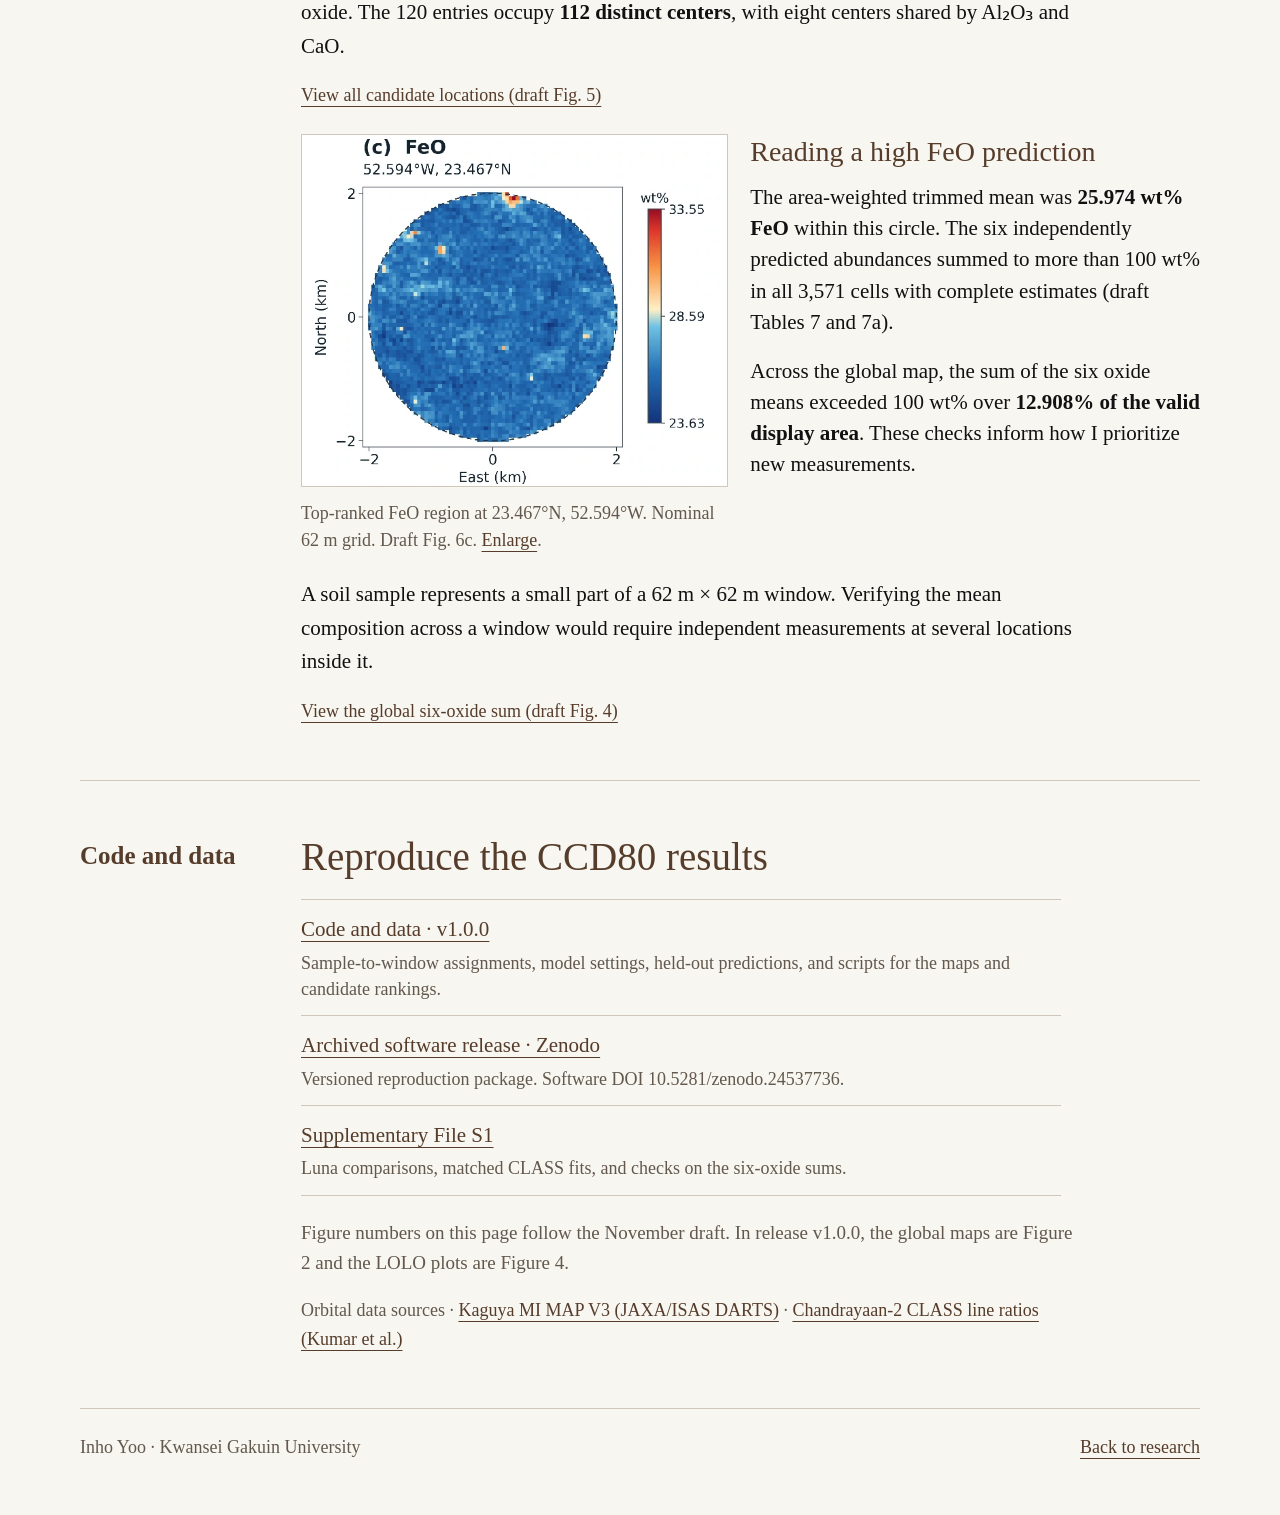
==== commit c5f118da: "Make the November 26 unsubmitted thesis draft downloadable" ====
--- a/research/lunar-oxides/index.html
+++ b/research/lunar-oxides/index.html
@@ -18,7 +18,7 @@
       <p class="eyebrow">Senior thesis · Matsuura Laboratory</p>
       <h1>Automated Model Selection and Mapping of Six Major Oxide Abundances on the Lunar Surface</h1>
       <p class="byline">Inho Yoo · Department of Physics and Astronomy, Kwansei Gakuin University</p>
-      <p class="draft-note"><strong>Manuscript status</strong> These results are from my 26 November 2026 draft. I am continuing to revise the manuscript and have not submitted it for publication.</p>
+      <p class="draft-note"><strong>Manuscript status</strong> These results are from my 26 November 2026 draft. I am continuing to revise the manuscript and have not submitted it for publication.<br><a href="../../assets/lunar-oxides/Inho_Yoo_Graduation_Thesis_20261126.pdf" download="Inho_Yoo_Graduation_Thesis_20261126.pdf">Download thesis draft (PDF)</a> · 34 pages · 3.5 MB</p>
       <p class="lead">How well can orbital spectra predict lunar soil chemistry at a landing site the model has never seen? I built Lunar AutoLab to test that question for six oxides and used the selected models to identify places for follow-up observations.</p>
       <nav class="study-nav" aria-label="On this page"><a href="#methods">Models and samples</a><a href="#validation">Validation</a><a href="#class">X-ray inputs</a><a href="#maps">Maps and candidates</a><a href="#materials">Code and data</a></nav>
     </header>
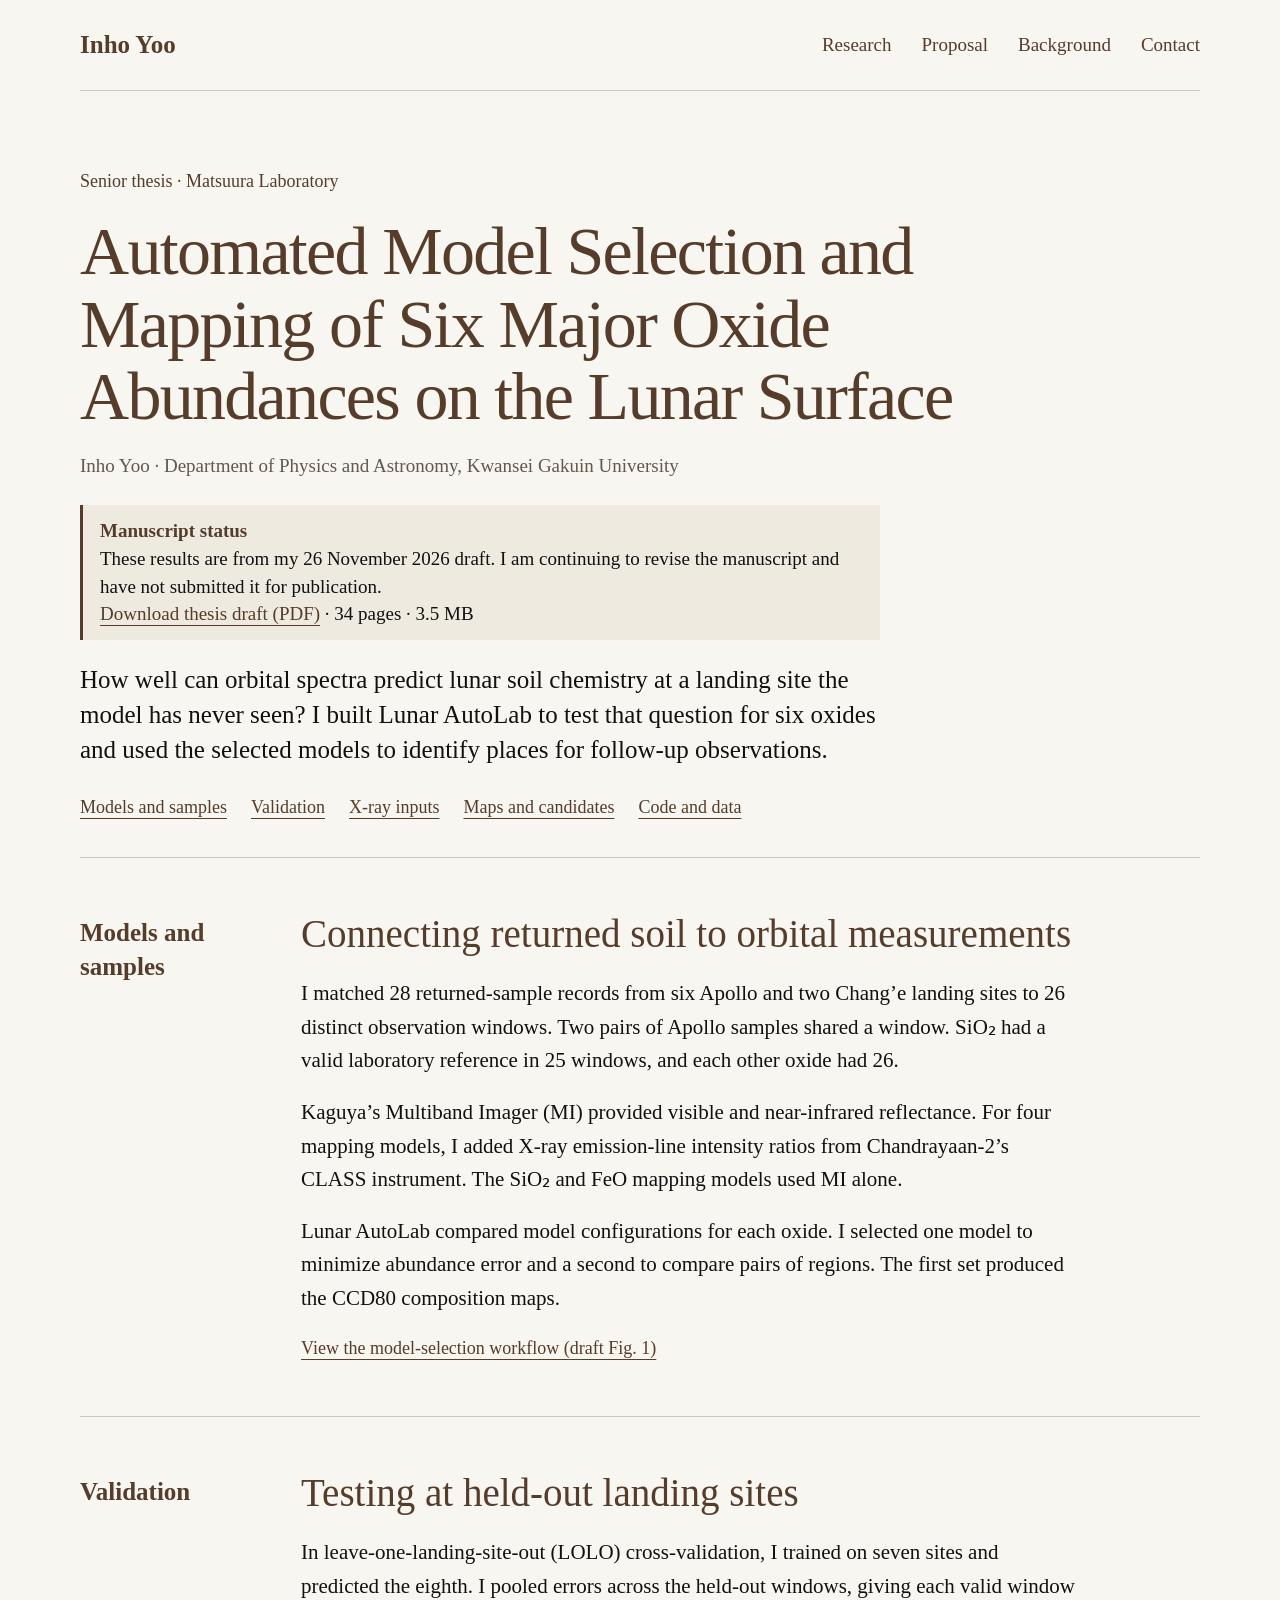
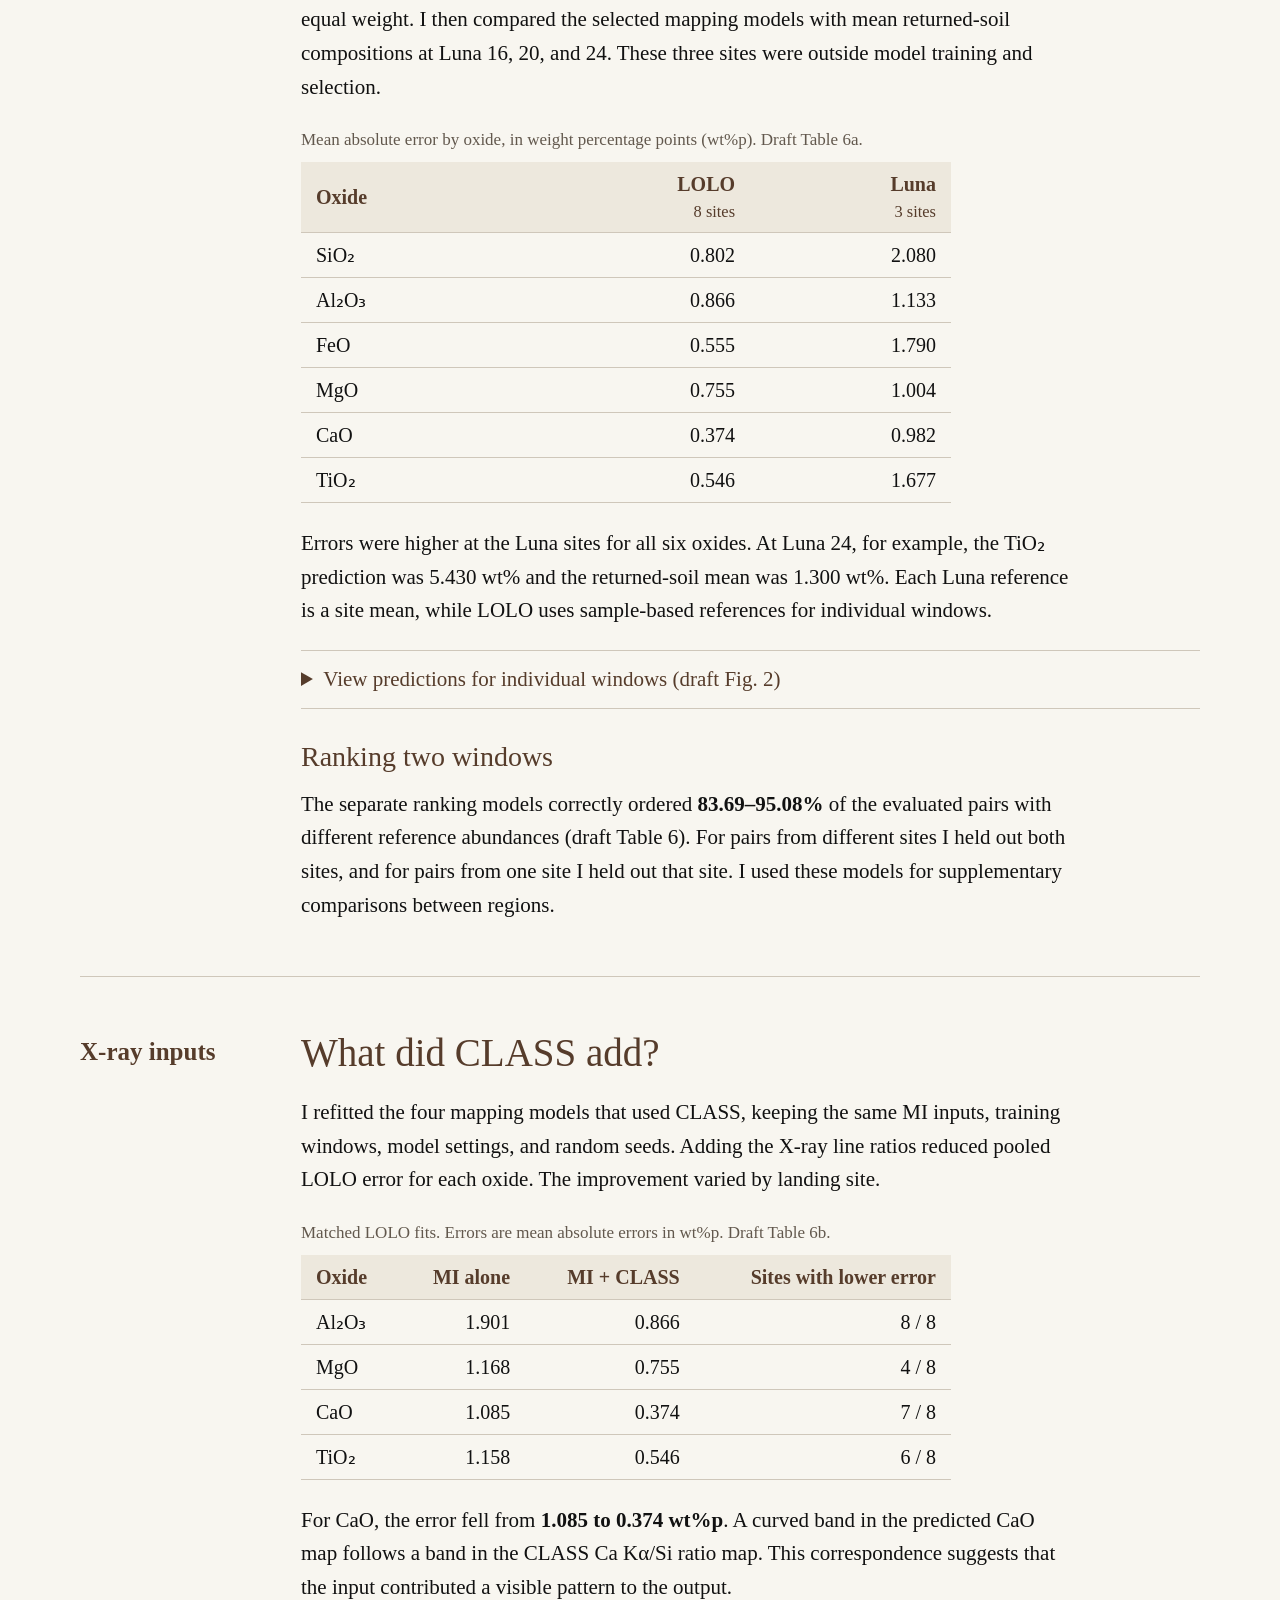
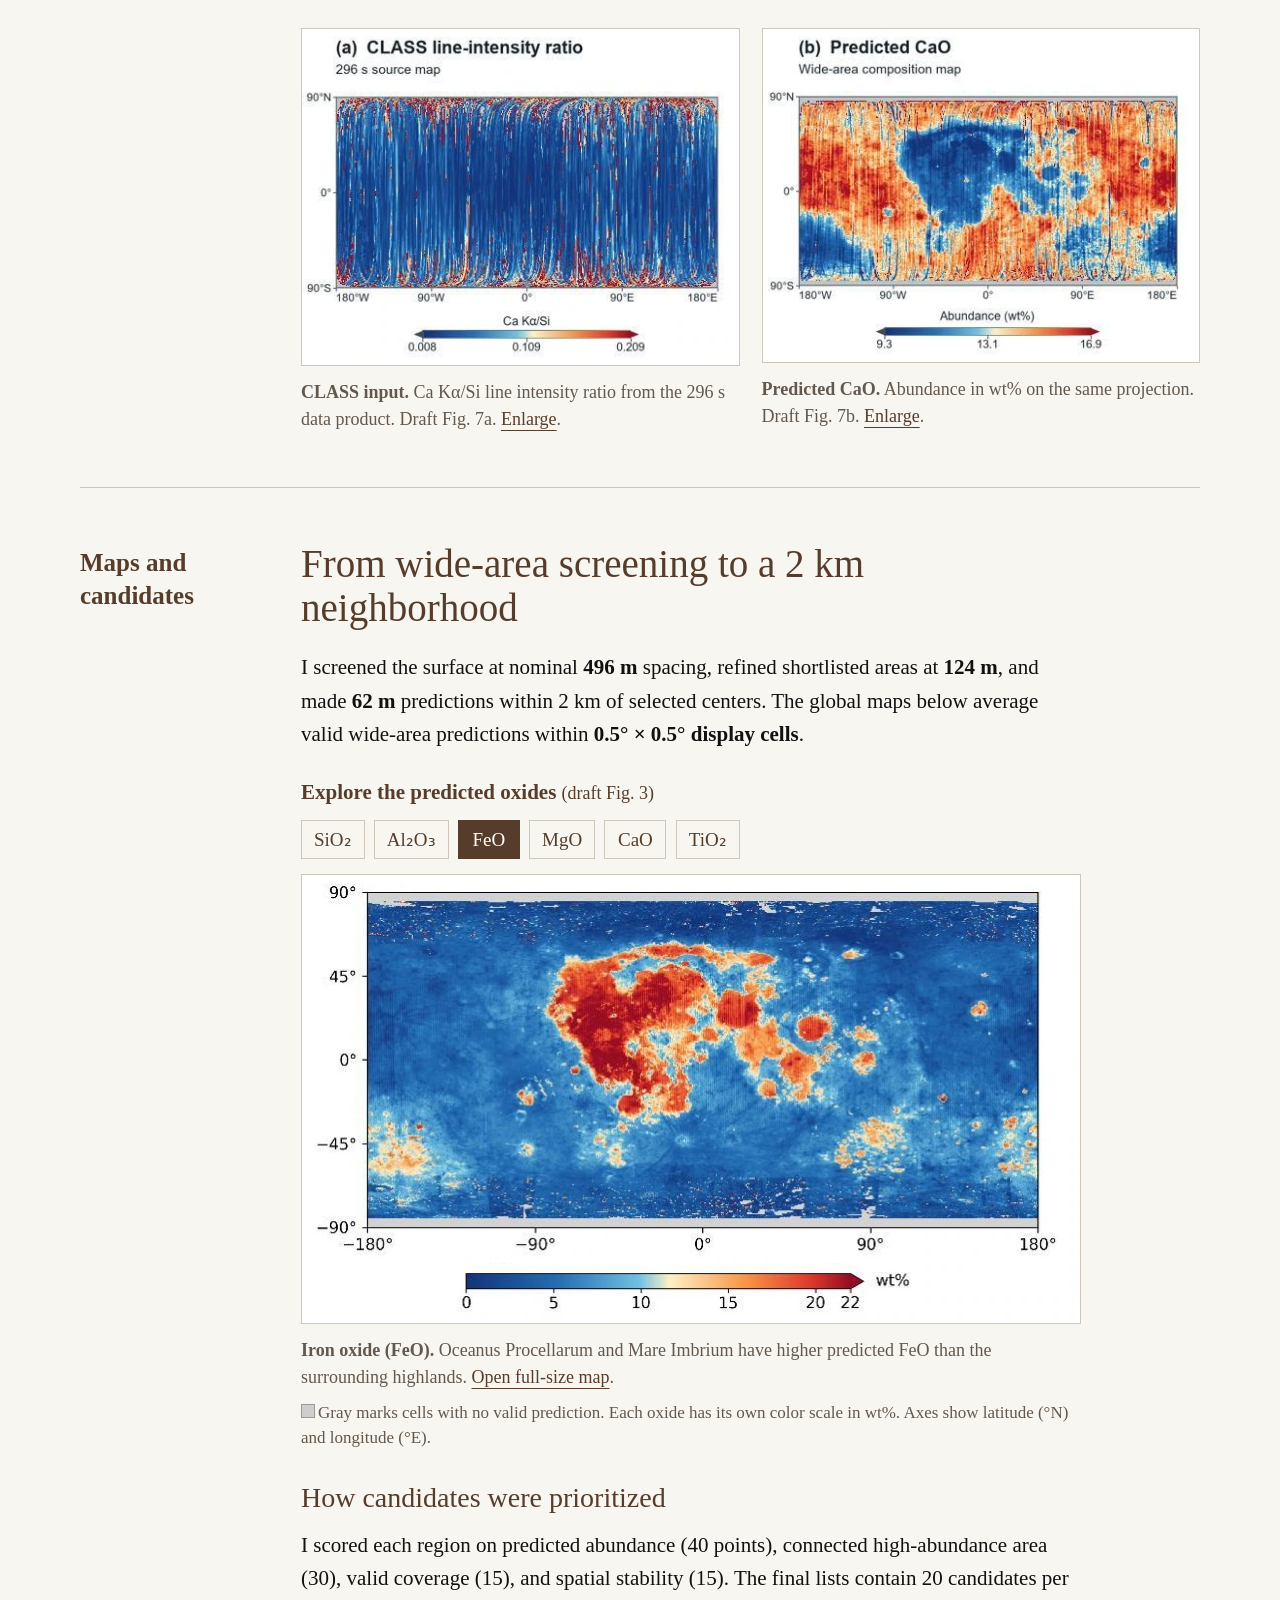
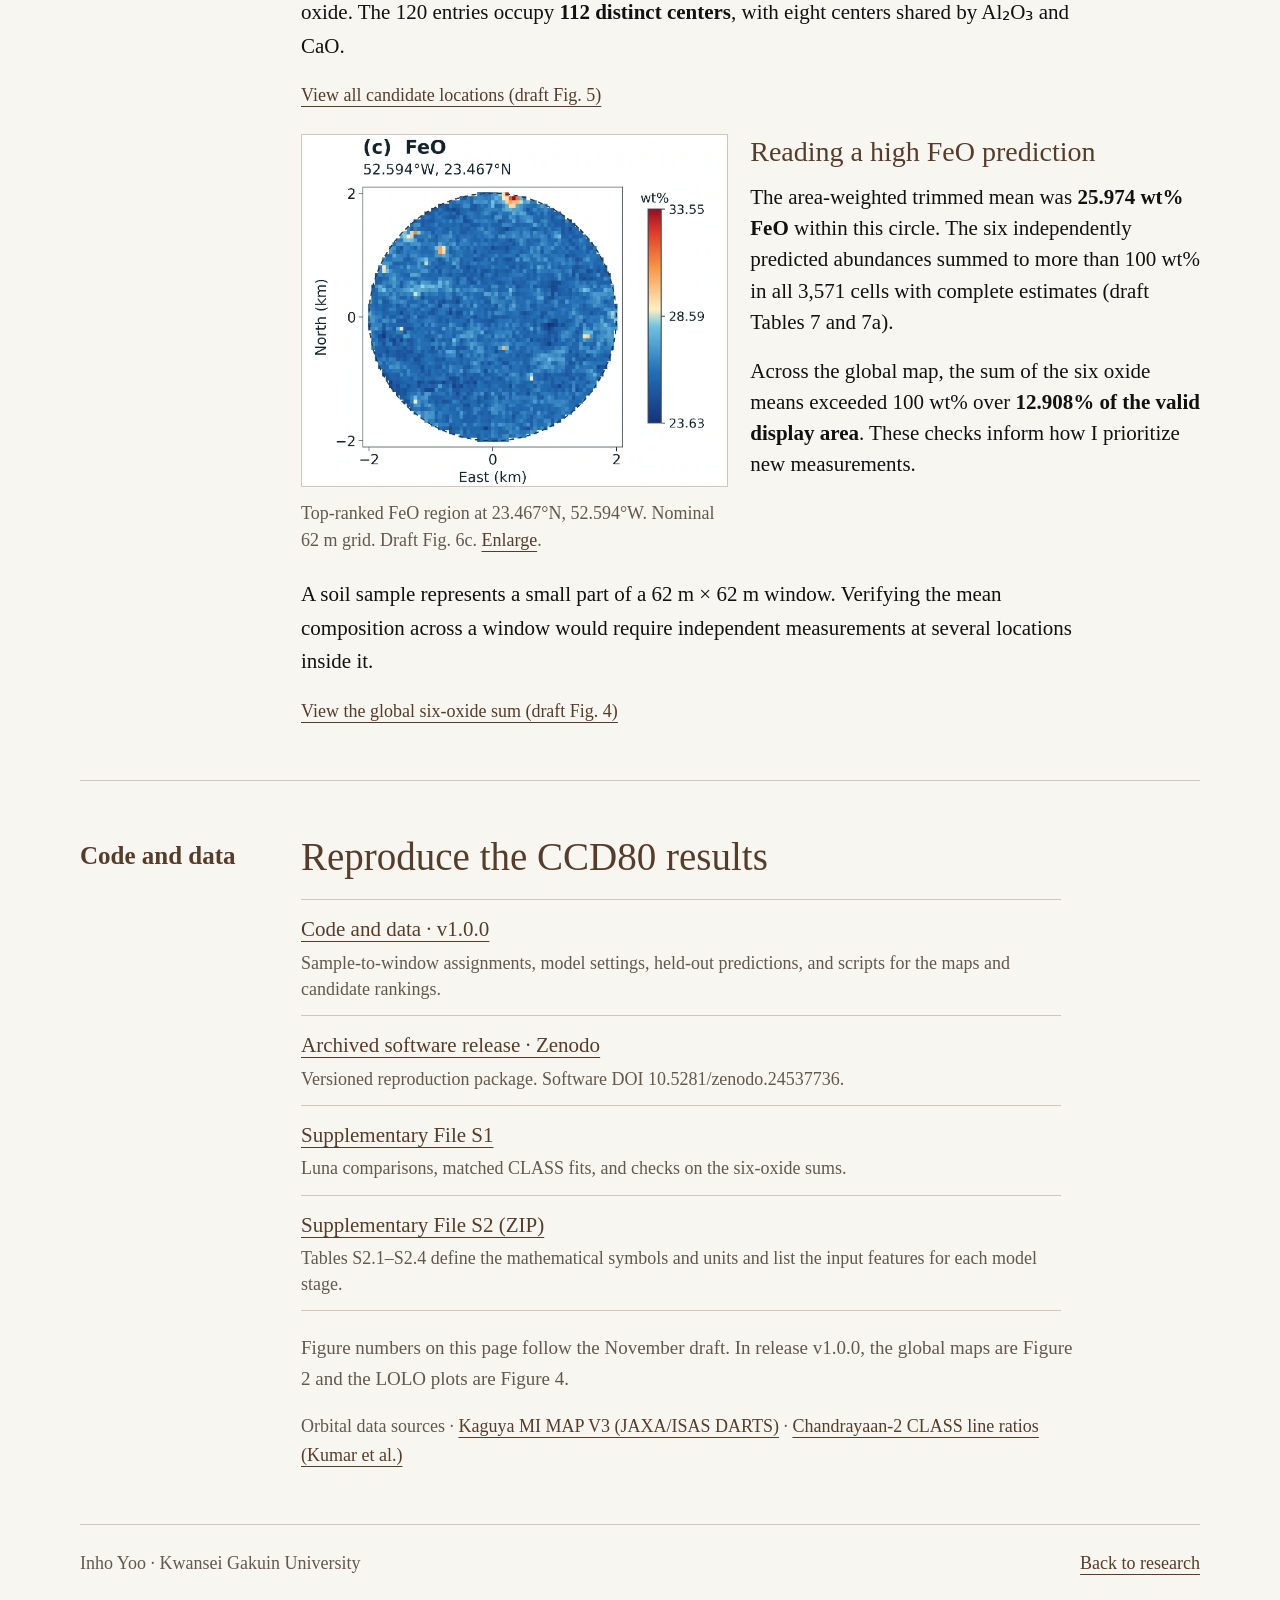
==== commit 705a41d0: "Link the lunar thesis draft to Supplementary File S2" ====
--- a/research/lunar-oxides/index.html
+++ b/research/lunar-oxides/index.html
@@ -165,6 +165,7 @@
           <li><a href="https://github.com/inhotwin-png/ccd80-thesis-reproduction/releases/tag/v1.0.0">Code and data · v1.0.0</a><span>Sample-to-window assignments, model settings, held-out predictions, and scripts for the maps and candidate rankings.</span></li>
           <li><a href="https://doi.org/10.5281/zenodo.24537736">Archived software release · Zenodo</a><span>Versioned reproduction package. Software DOI 10.5281/zenodo.24537736.</span></li>
           <li><a href="https://github.com/inhotwin-png/ccd80-thesis-reproduction/releases/tag/supplement-s1-20261126">Supplementary File S1</a><span>Luna comparisons, matched CLASS fits, and checks on the six-oxide sums.</span></li>
+          <li><a href="https://github.com/inhotwin-png/ccd80-thesis-reproduction/releases/download/supplement-s2-20261127/CCD80_Supplementary_File_S2_20261127.zip">Supplementary File S2 (ZIP)</a><span>Tables S2.1–S2.4 define the mathematical symbols and units and list the input features for each model stage.</span></li>
         </ul>
         <p class="note">Figure numbers on this page follow the November draft. In release v1.0.0, the global maps are Figure 2 and the LOLO plots are Figure 4.</p>
         <p class="figure-source">Orbital data sources · <a href="https://darts.isas.jaxa.jp/datasets/sln-l-mi-5-map-v3.0">Kaguya MI MAP V3 (JAXA/ISAS DARTS)</a> · <a href="https://github.com/ravioli1369/selenomapper/tree/7aa89781c3a4b4121e2f6363b27455ed7056cc16/maps/296s">Chandrayaan-2 CLASS line ratios (Kumar et al.)</a></p>
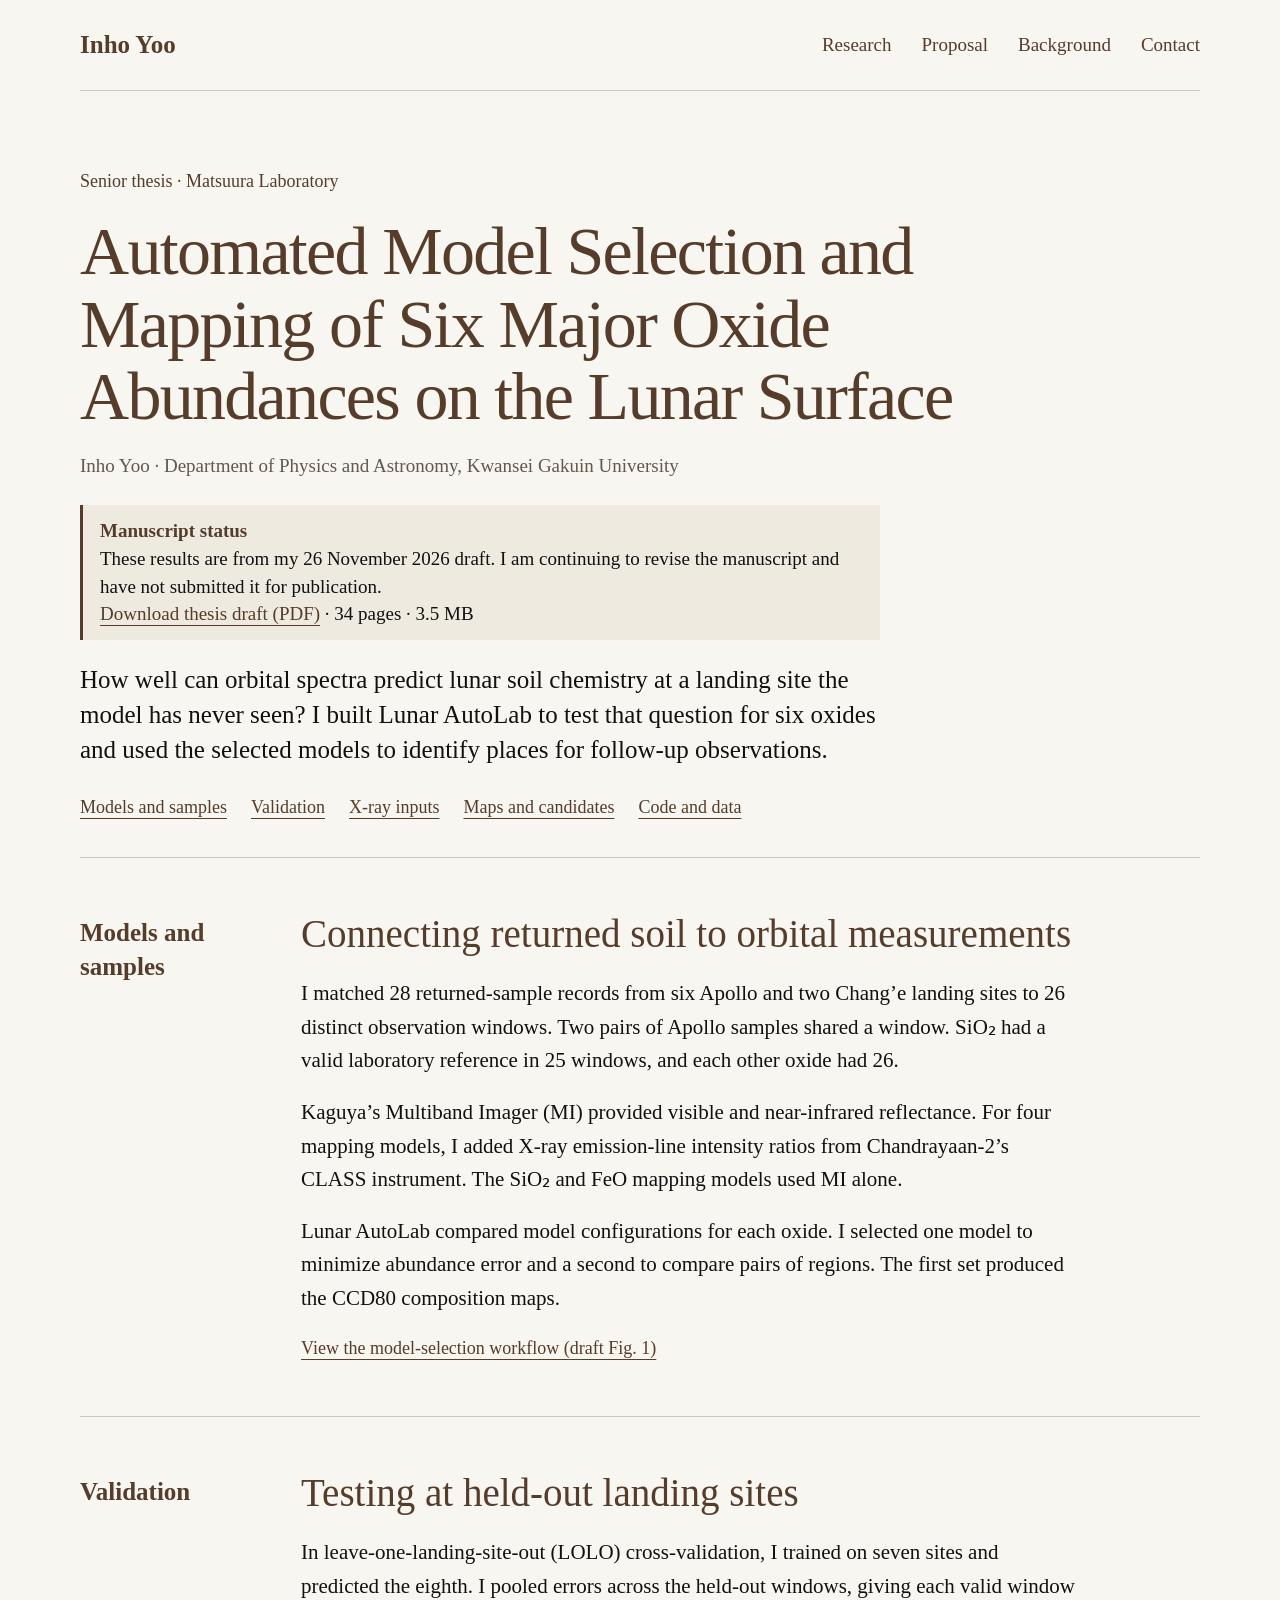
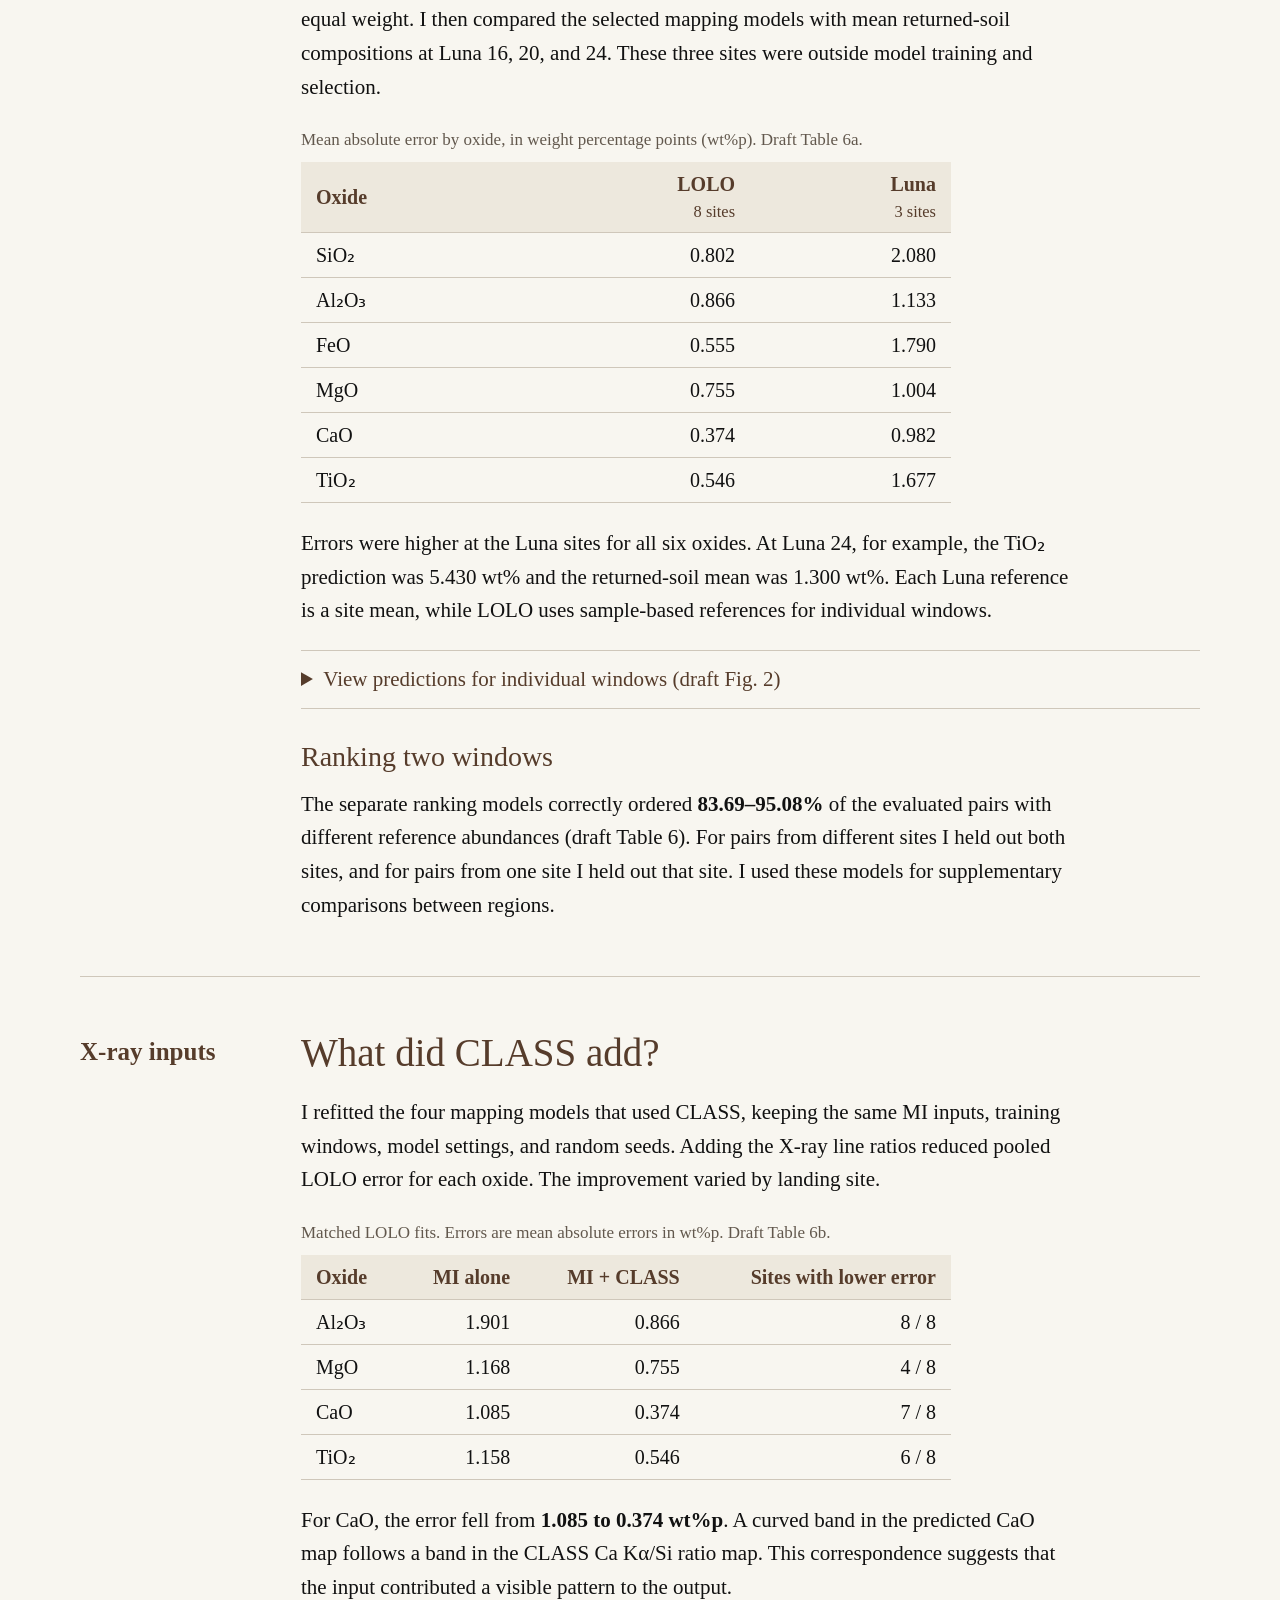
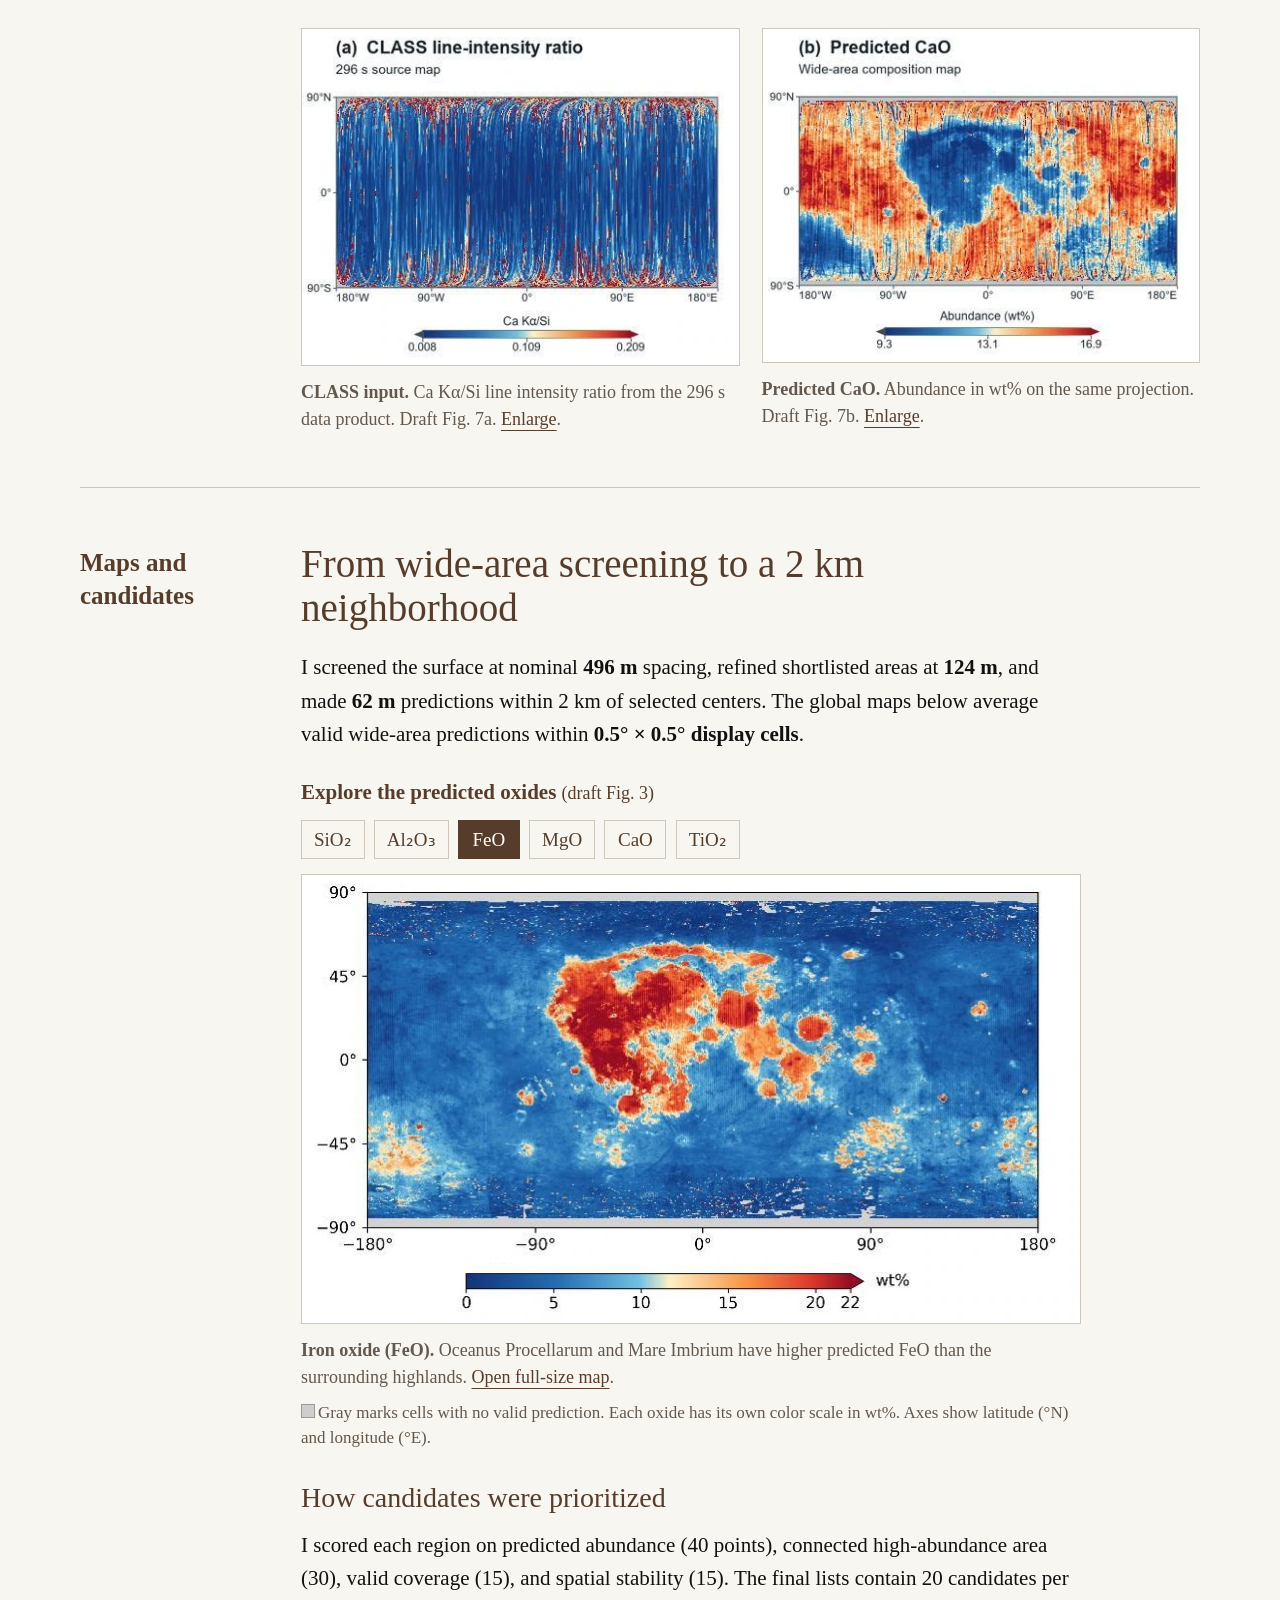
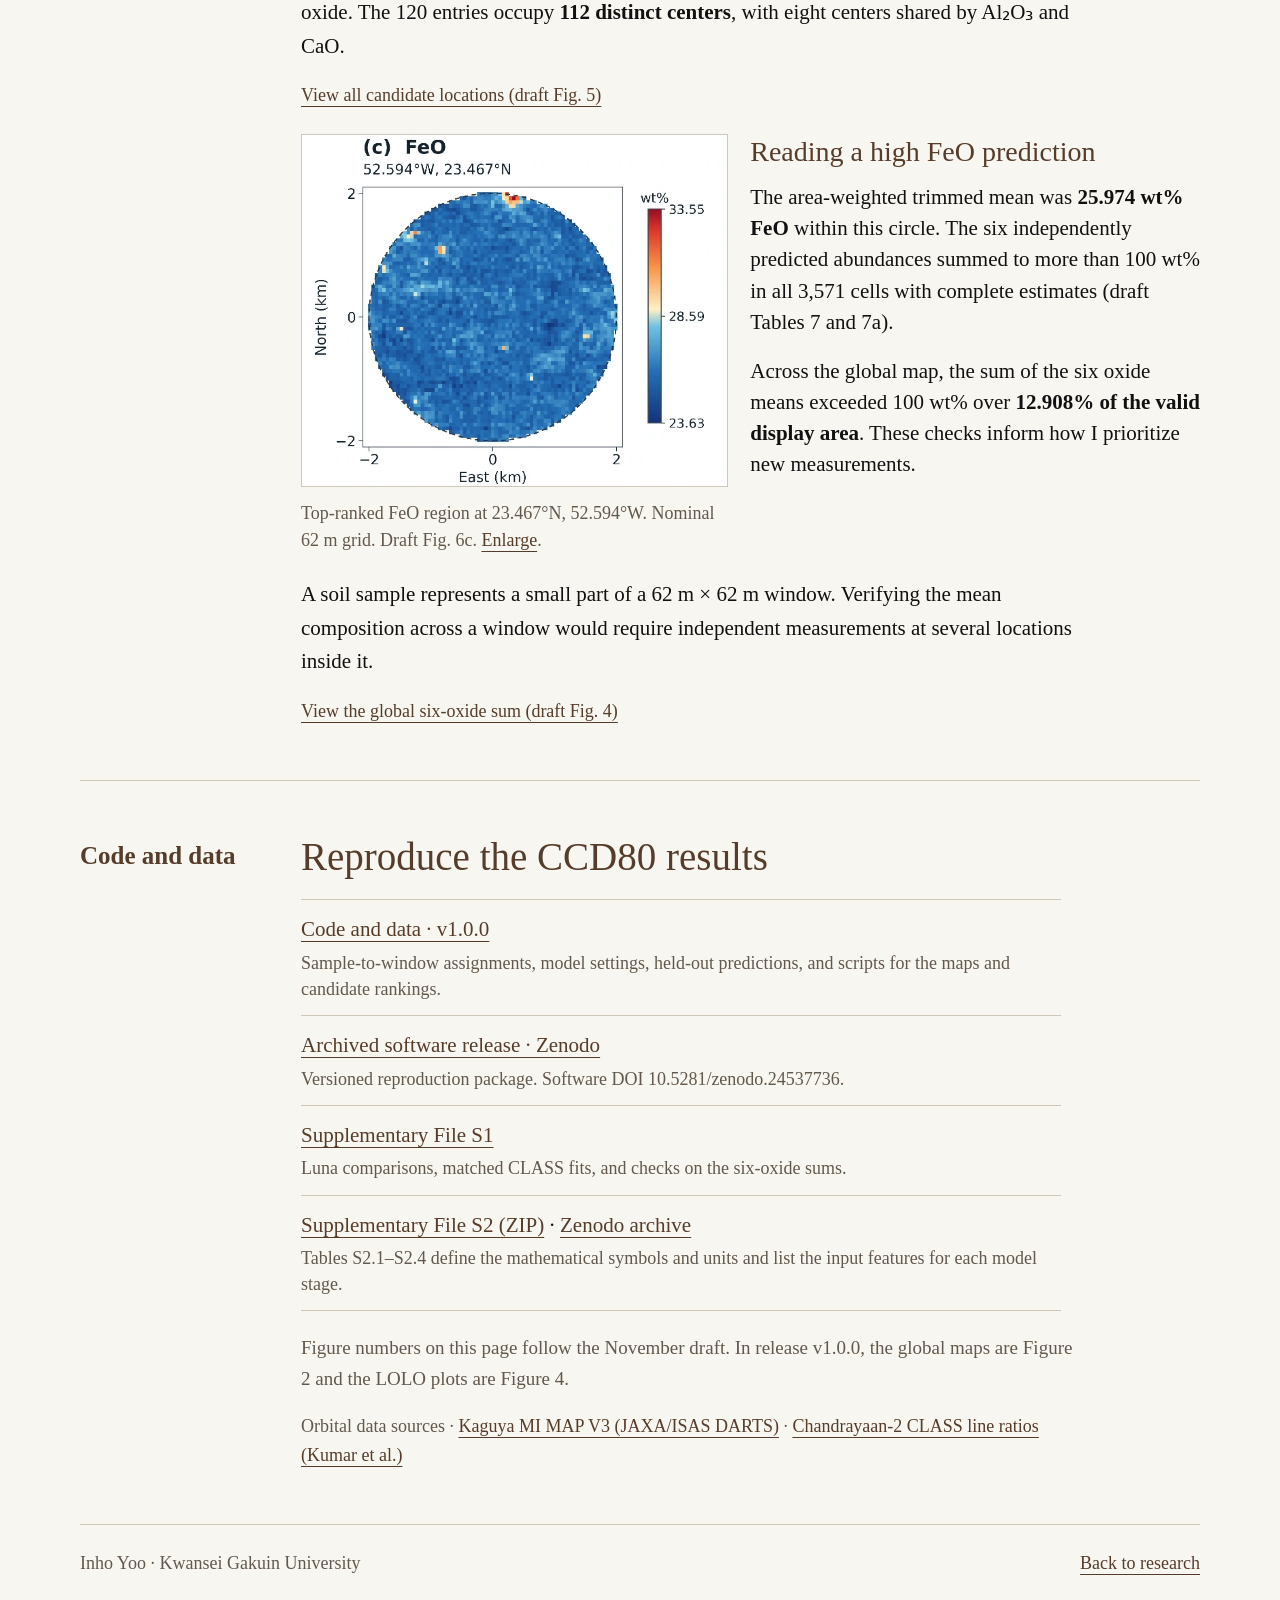
==== commit 3822620b: "Add the Zenodo archive for Supplementary File S2" ====
--- a/research/lunar-oxides/index.html
+++ b/research/lunar-oxides/index.html
@@ -165,7 +165,7 @@
           <li><a href="https://github.com/inhotwin-png/ccd80-thesis-reproduction/releases/tag/v1.0.0">Code and data · v1.0.0</a><span>Sample-to-window assignments, model settings, held-out predictions, and scripts for the maps and candidate rankings.</span></li>
           <li><a href="https://doi.org/10.5281/zenodo.24537736">Archived software release · Zenodo</a><span>Versioned reproduction package. Software DOI 10.5281/zenodo.24537736.</span></li>
           <li><a href="https://github.com/inhotwin-png/ccd80-thesis-reproduction/releases/tag/supplement-s1-20261126">Supplementary File S1</a><span>Luna comparisons, matched CLASS fits, and checks on the six-oxide sums.</span></li>
-          <li><a href="https://github.com/inhotwin-png/ccd80-thesis-reproduction/releases/download/supplement-s2-20261127/CCD80_Supplementary_File_S2_20261127.zip">Supplementary File S2 (ZIP)</a><span>Tables S2.1–S2.4 define the mathematical symbols and units and list the input features for each model stage.</span></li>
+          <li><a href="https://github.com/inhotwin-png/ccd80-thesis-reproduction/releases/download/supplement-s2-20261127/CCD80_Supplementary_File_S2_20261127.zip">Supplementary File S2 (ZIP)</a> · <a href="https://doi.org/10.5281/zenodo.24577414">Zenodo archive</a><span>Tables S2.1–S2.4 define the mathematical symbols and units and list the input features for each model stage.</span></li>
         </ul>
         <p class="note">Figure numbers on this page follow the November draft. In release v1.0.0, the global maps are Figure 2 and the LOLO plots are Figure 4.</p>
         <p class="figure-source">Orbital data sources · <a href="https://darts.isas.jaxa.jp/datasets/sln-l-mi-5-map-v3.0">Kaguya MI MAP V3 (JAXA/ISAS DARTS)</a> · <a href="https://github.com/ravioli1369/selenomapper/tree/7aa89781c3a4b4121e2f6363b27455ed7056cc16/maps/296s">Chandrayaan-2 CLASS line ratios (Kumar et al.)</a></p>
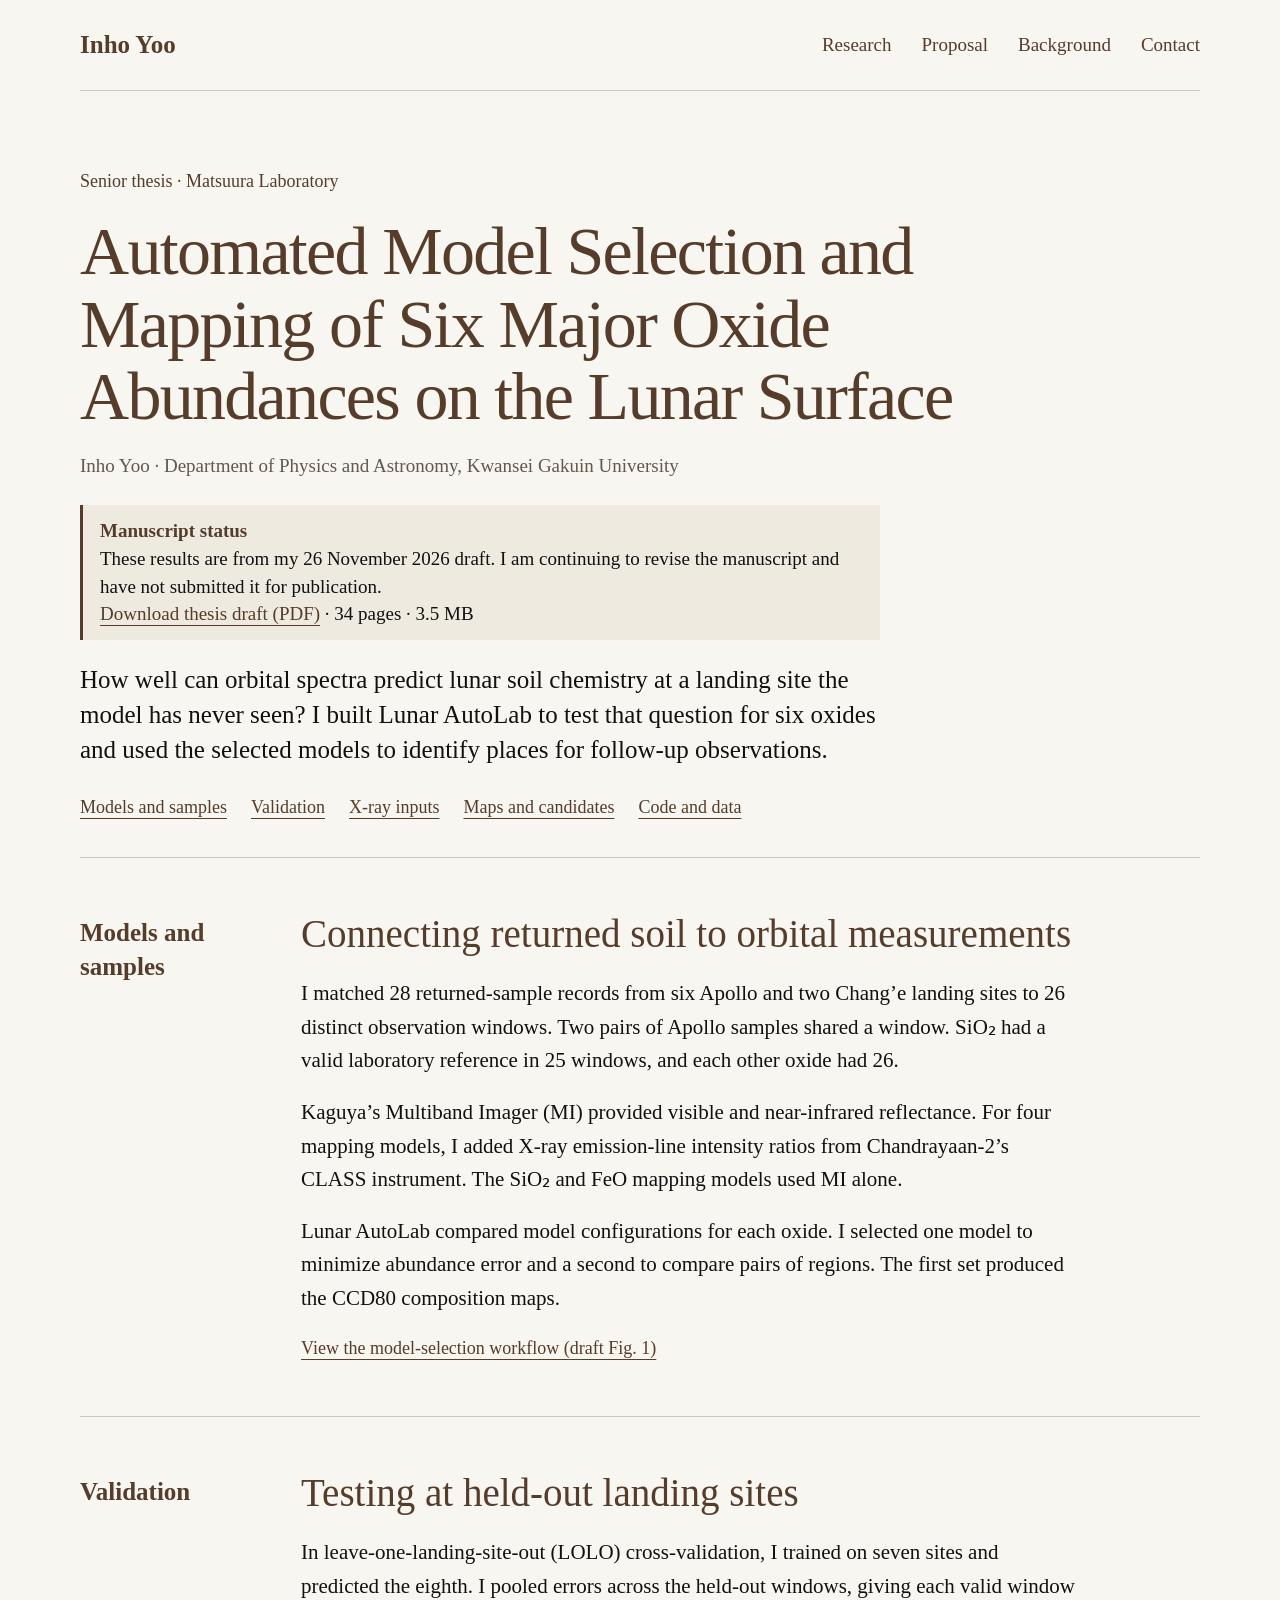
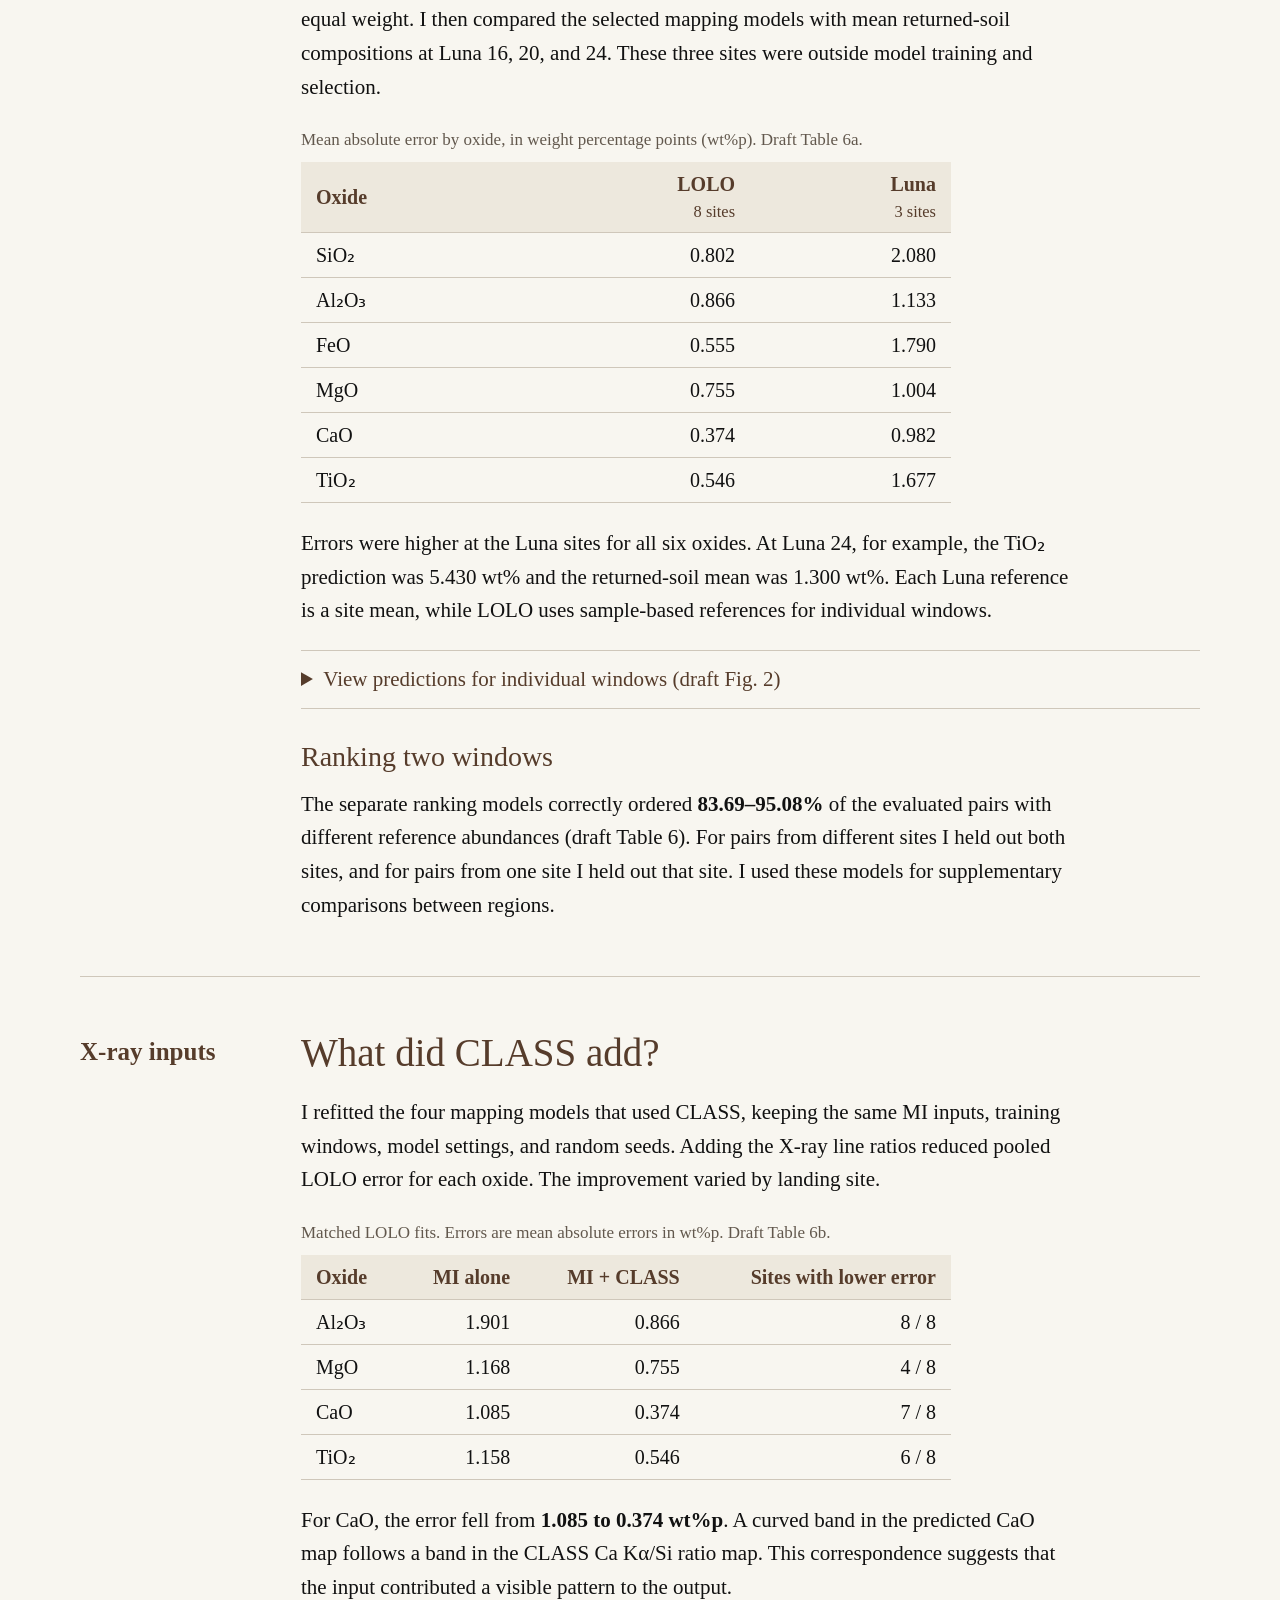
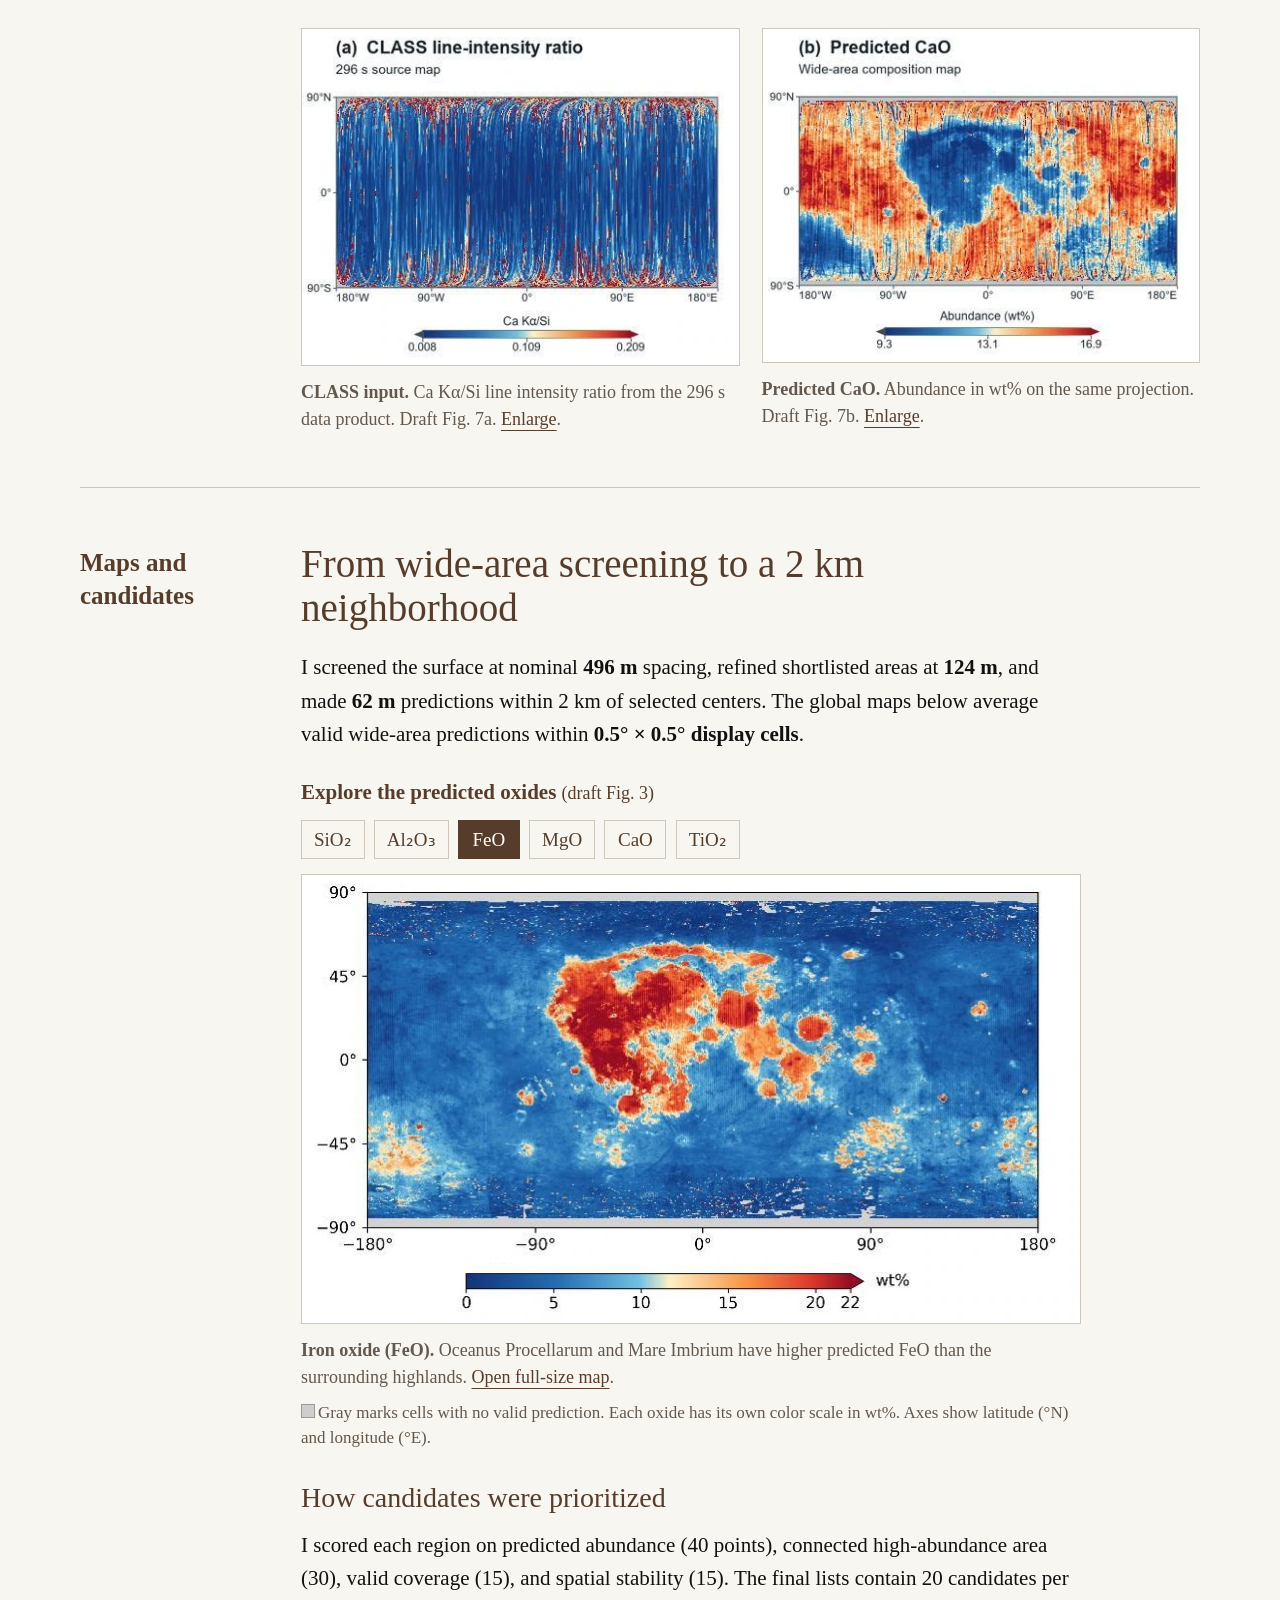
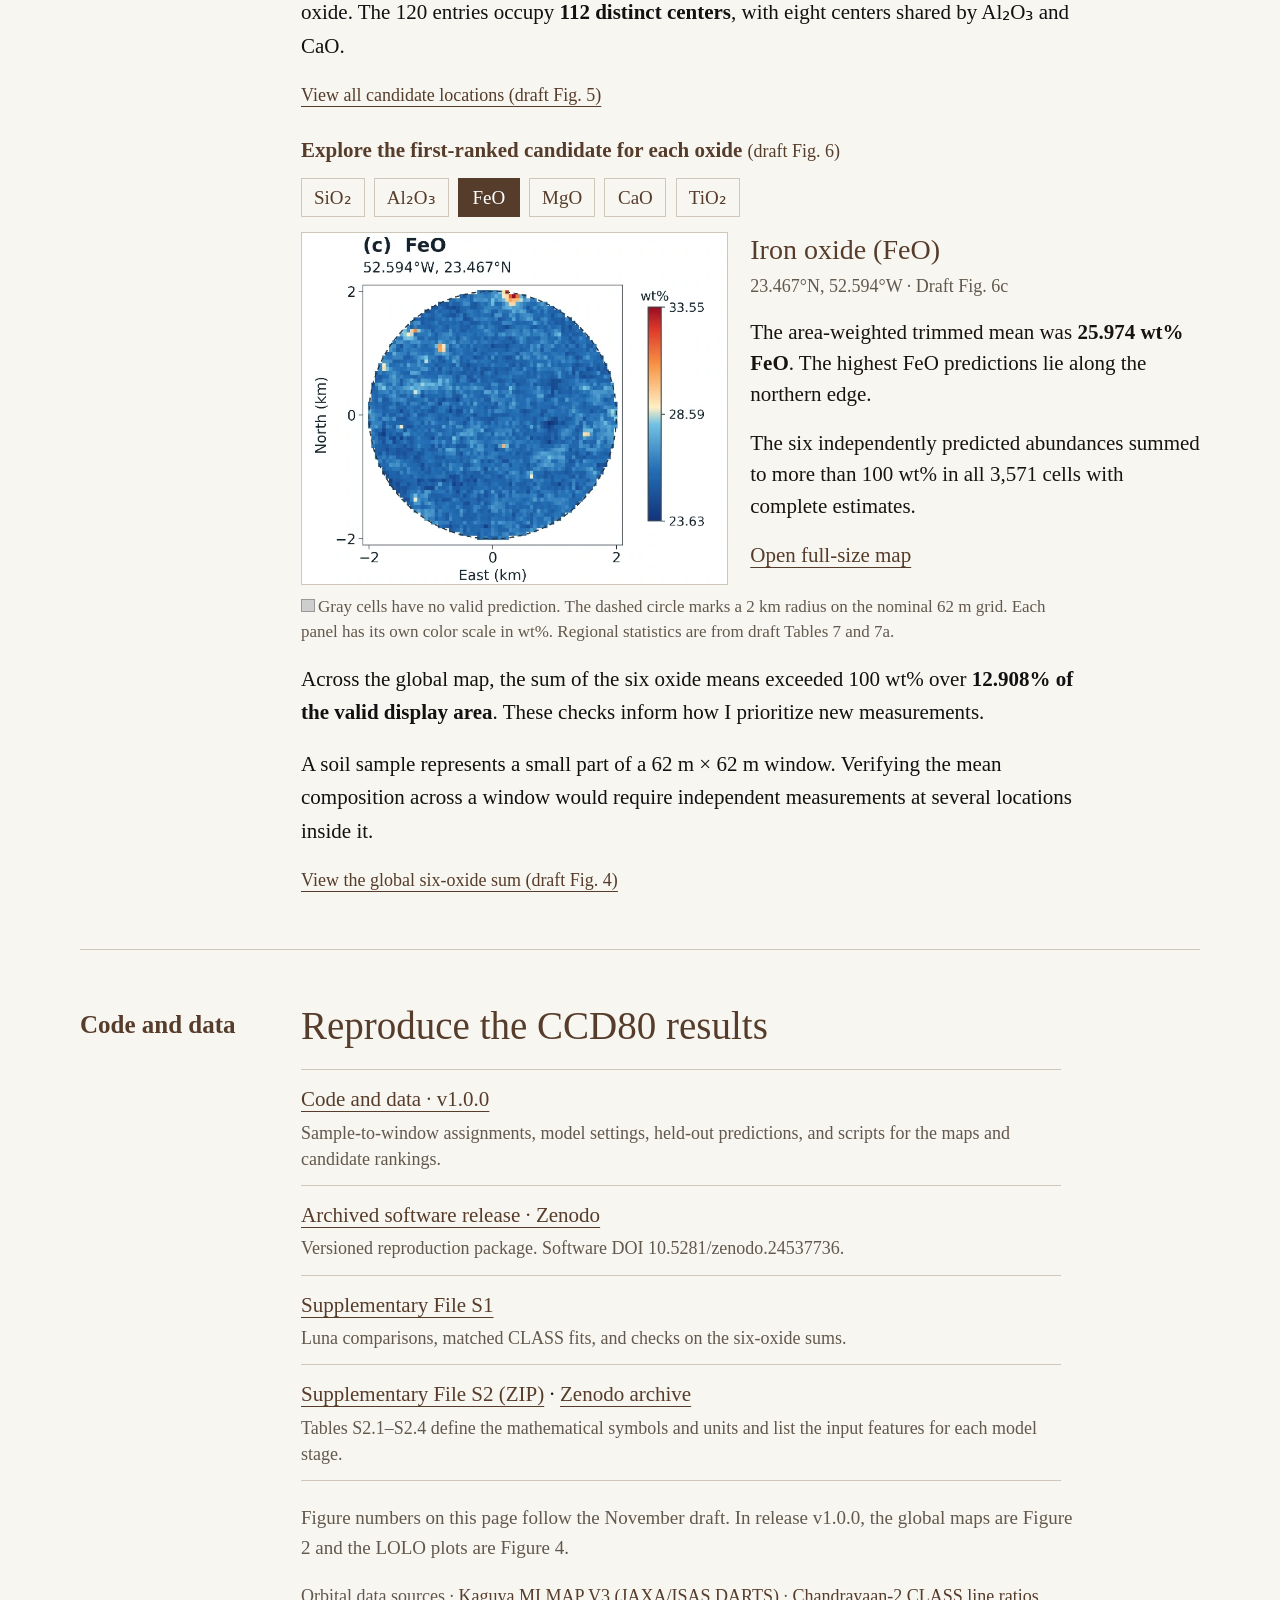
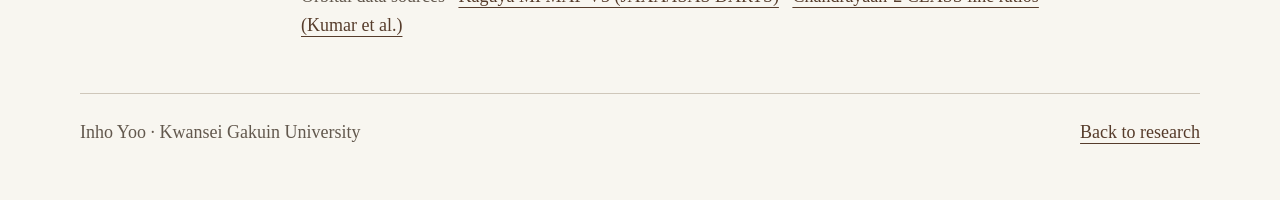
==== commit 437c385b: "Add an oxide selector for first-ranked lunar candidate maps" ====
--- a/research/lunar-oxides/index.html
+++ b/research/lunar-oxides/index.html
@@ -5,7 +5,7 @@
   <meta name="viewport" content="width=device-width, initial-scale=1">
   <meta name="description" content="Inho Yoo’s unsubmitted senior thesis draft on mapping six lunar oxides with Lunar AutoLab. Results include landing-site validation, the contribution of X-ray observations, and regions for follow-up.">
   <title>Mapping Six Major Oxides on the Moon | Inho Yoo</title>
-  <link rel="stylesheet" href="../../styles.css">
+  <link rel="stylesheet" href="../../styles.css?v=13a8911ab7">
 </head>
 <body>
   <a class="skip" href="#main">Skip to content</a>
@@ -141,17 +141,79 @@
         <h3>How candidates were prioritized</h3>
         <p>I scored each region on predicted abundance (40 points), connected high-abundance area (30), valid coverage (15), and spatial stability (15). The final lists contain 20 candidates per oxide. The 120 entries occupy <strong>112 distinct centers</strong>, with eight centers shared by Al₂O₃ and CaO.</p>
         <p class="figure-source"><a href="../../assets/lunar-oxides/candidate-locations.webp">View all candidate locations (draft Fig. 5)</a></p>
-        <div class="candidate-example">
-          <figure>
-            <a href="../../assets/lunar-oxides/feo-candidate.webp"><img src="../../assets/lunar-oxides/feo-candidate.webp" width="625" height="516" loading="lazy" alt="Local FeO predictions inside a 2 km radius. The highest values appear along the northern edge of the area."></a>
-            <figcaption>Top-ranked FeO region at 23.467°N, 52.594°W. Nominal 62 m grid. Draft Fig. 6c. <a href="../../assets/lunar-oxides/feo-candidate.webp">Enlarge</a>.</figcaption>
-          </figure>
-          <div>
-            <h3>Reading a high FeO prediction</h3>
-            <p>The area-weighted trimmed mean was <strong>25.974 wt% FeO</strong> within this circle. The six independently predicted abundances summed to more than 100 wt% in all 3,571 cells with complete estimates (draft Tables 7 and 7a).</p>
-            <p>Across the global map, the sum of the six oxide means exceeded 100 wt% over <strong>12.908% of the valid display area</strong>. These checks inform how I prioritize new measurements.</p>
+        <fieldset class="oxide-gallery candidate-gallery" id="candidate-maps">
+          <legend>Explore the first-ranked candidate for each oxide <span>(draft Fig. 6)</span></legend>
+          <input class="oxide-choice" type="radio" name="candidate-oxide" id="candidate-sio2" value="sio2" aria-controls="candidate-panel-sio2"><label for="candidate-sio2">SiO₂</label>
+          <input class="oxide-choice" type="radio" name="candidate-oxide" id="candidate-al2o3" value="al2o3" aria-controls="candidate-panel-al2o3"><label for="candidate-al2o3">Al₂O₃</label>
+          <input class="oxide-choice" type="radio" name="candidate-oxide" id="candidate-feo" value="feo" aria-controls="candidate-panel-feo" checked><label for="candidate-feo">FeO</label>
+          <input class="oxide-choice" type="radio" name="candidate-oxide" id="candidate-mgo" value="mgo" aria-controls="candidate-panel-mgo"><label for="candidate-mgo">MgO</label>
+          <input class="oxide-choice" type="radio" name="candidate-oxide" id="candidate-cao" value="cao" aria-controls="candidate-panel-cao"><label for="candidate-cao">CaO</label>
+          <input class="oxide-choice" type="radio" name="candidate-oxide" id="candidate-tio2" value="tio2" aria-controls="candidate-panel-tio2"><label for="candidate-tio2">TiO₂</label>
+          <div class="map-views">
+            <figure class="oxide-view view-sio2 candidate-example" id="candidate-panel-sio2">
+              <a href="../../assets/lunar-oxides/sio2-candidate.webp" aria-label="Enlarge the SiO₂ candidate map"><img src="../../assets/lunar-oxides/sio2-candidate.webp" width="625" height="516" loading="lazy" alt="Predicted SiO₂ is higher from the center toward the south and lower along the northern edge."></a>
+              <figcaption>
+                <h3>Silicon dioxide (SiO₂)</h3>
+                <p class="candidate-location">56.617°S, 118.958°E · Draft Fig. 6a</p>
+                <p>The area-weighted trimmed mean was <strong>53.078 wt% SiO₂</strong>. Higher predicted SiO₂ extends southward from the center.</p>
+                <p>The six-oxide total exceeded 100 wt% across 20.216% of the valid area.</p>
+                <a href="../../assets/lunar-oxides/sio2-candidate.webp">Open full-size map</a>
+              </figcaption>
+            </figure>
+            <figure class="oxide-view view-al2o3 candidate-example" id="candidate-panel-al2o3">
+              <a href="../../assets/lunar-oxides/al2o3-candidate.webp" aria-label="Enlarge the Al₂O₃ candidate map"><img src="../../assets/lunar-oxides/al2o3-candidate.webp" width="625" height="516" loading="lazy" alt="Al₂O₃ map with scattered high values near the northern edge of the assessment circle."></a>
+              <figcaption>
+                <h3>Aluminum oxide (Al₂O₃)</h3>
+                <p class="candidate-location">12.082°N, 168.144°E · Draft Fig. 6b</p>
+                <p>The area-weighted trimmed mean was <strong>38.707 wt% Al₂O₃</strong>. This is also the first-ranked CaO site.</p>
+                <p>The six-oxide total exceeded 100 wt% across 99.612% of the valid area at this shared site.</p>
+                <a href="../../assets/lunar-oxides/al2o3-candidate.webp">Open full-size map</a>
+              </figcaption>
+            </figure>
+            <figure class="oxide-view view-feo candidate-example" id="candidate-panel-feo">
+              <a href="../../assets/lunar-oxides/feo-candidate.webp" aria-label="Enlarge the FeO candidate map"><img src="../../assets/lunar-oxides/feo-candidate.webp" width="625" height="516" loading="lazy" alt="The highest predicted FeO values lie along the northern edge of the circle."></a>
+              <figcaption>
+                <h3>Iron oxide (FeO)</h3>
+                <p class="candidate-location">23.467°N, 52.594°W · Draft Fig. 6c</p>
+                <p>The area-weighted trimmed mean was <strong>25.974 wt% FeO</strong>. The highest FeO predictions lie along the northern edge.</p>
+                <p>The six independently predicted abundances summed to more than 100 wt% in all 3,571 cells with complete estimates.</p>
+                <a href="../../assets/lunar-oxides/feo-candidate.webp">Open full-size map</a>
+              </figcaption>
+            </figure>
+            <figure class="oxide-view view-mgo candidate-example" id="candidate-panel-mgo">
+              <a href="../../assets/lunar-oxides/mgo-candidate.webp" aria-label="Enlarge the MgO candidate map"><img src="../../assets/lunar-oxides/mgo-candidate.webp" width="625" height="516" loading="lazy" alt="Patches of higher predicted MgO occur along the northern rim and near the center."></a>
+              <figcaption>
+                <h3>Magnesium oxide (MgO)</h3>
+                <p class="candidate-location">42.310°N, 14.564°W · Draft Fig. 6d</p>
+                <p>The area-weighted trimmed mean was <strong>13.544 wt% MgO</strong>.</p>
+                <p>A six-oxide total was unavailable here because the CaO map had no valid predictions in this region.</p>
+                <a href="../../assets/lunar-oxides/mgo-candidate.webp">Open full-size map</a>
+              </figcaption>
+            </figure>
+            <figure class="oxide-view view-cao candidate-example" id="candidate-panel-cao">
+              <a href="../../assets/lunar-oxides/cao-candidate.webp" aria-label="Enlarge the CaO candidate map"><img src="../../assets/lunar-oxides/cao-candidate.webp" width="625" height="516" loading="lazy" alt="CaO map with scattered high values near the northern edge of the assessment circle."></a>
+              <figcaption>
+                <h3>Calcium oxide (CaO)</h3>
+                <p class="candidate-location">12.082°N, 168.144°E · Draft Fig. 6e</p>
+                <p>The area-weighted trimmed mean was <strong>19.901 wt% CaO</strong>. This is also the first-ranked Al₂O₃ site.</p>
+                <p>The six-oxide total exceeded 100 wt% across 99.612% of the valid area at this shared site.</p>
+                <a href="../../assets/lunar-oxides/cao-candidate.webp">Open full-size map</a>
+              </figcaption>
+            </figure>
+            <figure class="oxide-view view-tio2 candidate-example" id="candidate-panel-tio2">
+              <a href="../../assets/lunar-oxides/tio2-candidate.webp" aria-label="Enlarge the TiO₂ candidate map"><img src="../../assets/lunar-oxides/tio2-candidate.webp" width="625" height="516" loading="lazy" alt="Linear features cross the predicted TiO₂ abundance map."></a>
+              <figcaption>
+                <h3>Titanium dioxide (TiO₂)</h3>
+                <p class="candidate-location">67.565°N, 149.608°W · Draft Fig. 6f</p>
+                <p>The area-weighted trimmed mean was <strong>18.494 wt% TiO₂</strong>. Linear features are visible in the TiO₂ predictions.</p>
+                <p>A six-oxide total was unavailable here because the SiO₂ map had no valid predictions in this region.</p>
+                <a href="../../assets/lunar-oxides/tio2-candidate.webp">Open full-size map</a>
+              </figcaption>
+            </figure>
           </div>
-        </div>
+        </fieldset>
+        <p class="map-key"><span class="missing-key" aria-hidden="true"></span>Gray cells have no valid prediction. The dashed circle marks a 2 km radius on the nominal 62 m grid. Each panel has its own color scale in wt%. Regional statistics are from draft Tables 7 and 7a.</p>
+        <p>Across the global map, the sum of the six oxide means exceeded 100 wt% over <strong>12.908% of the valid display area</strong>. These checks inform how I prioritize new measurements.</p>
         <p>A soil sample represents a small part of a 62 m × 62 m window. Verifying the mean composition across a window would require independent measurements at several locations inside it.</p>
         <p class="figure-source"><a href="../../assets/lunar-oxides/six-oxide-total.webp">View the global six-oxide sum (draft Fig. 4)</a></p>
       </div>
--- a/styles.css
+++ b/styles.css
@@ -493,9 +493,12 @@
 .study-page figure > a, .featured-map > a { display: block; }
 summary:focus-visible { outline: 2px solid var(--brown); outline-offset: 3px; }
 .figure-pair, .candidate-example { display: grid; grid-template-columns: repeat(2, minmax(0, 1fr)); gap: 22px; align-items: start; margin: 24px 0; }
-.figure-pair figure, .candidate-example figure { margin: 0; }
+.figure-pair figure { margin: 0; }
 .candidate-example { grid-template-columns: minmax(0, 0.95fr) minmax(0, 1fr); }
-.candidate-example h3 { margin-top: 0; }
+.candidate-gallery.oxide-gallery { max-width: none; }
+.candidate-example figcaption { margin: 0; color: var(--ink); font-size: inherit; }
+.candidate-example h3 { margin: 0 0 4px; }
+.candidate-location { color: var(--muted); font-size: 18px; }
 .candidate-example p { line-height: 1.48; }
 .oxide-gallery { min-inline-size: 0; max-width: 780px; margin: 24px 0 10px; padding: 0; border: none; }
 .oxide-gallery legend { padding: 0; margin-bottom: 10px; font-size: 21px; font-weight: bold; color: var(--brown); }
@@ -515,13 +518,13 @@
 }
 .oxide-choice:checked + label { color: white; background: var(--brown); border-color: var(--brown); }
 .oxide-choice:focus-visible + label { outline: 2px solid var(--brown); outline-offset: 3px; }
-.map-views figure { display: none; margin: 8px 0 0; }
-#map-sio2:checked ~ .map-views .view-sio2,
-#map-al2o3:checked ~ .map-views .view-al2o3,
-#map-feo:checked ~ .map-views .view-feo,
-#map-mgo:checked ~ .map-views .view-mgo,
-#map-cao:checked ~ .map-views .view-cao,
-#map-tio2:checked ~ .map-views .view-tio2 { display: block; }
+.map-views > .oxide-view { margin: 8px 0 0; }
+.oxide-choice[value="sio2"]:not(:checked) ~ .map-views > .view-sio2,
+.oxide-choice[value="al2o3"]:not(:checked) ~ .map-views > .view-al2o3,
+.oxide-choice[value="feo"]:not(:checked) ~ .map-views > .view-feo,
+.oxide-choice[value="mgo"]:not(:checked) ~ .map-views > .view-mgo,
+.oxide-choice[value="cao"]:not(:checked) ~ .map-views > .view-cao,
+.oxide-choice[value="tio2"]:not(:checked) ~ .map-views > .view-tio2 { display: none; }
 .map-key { color: var(--muted); font-size: 17px; line-height: 1.45; }
 .missing-key { display: inline-block; width: 0.8em; height: 0.8em; margin-right: 0.2em; background: #cecece; border: 1px solid #999; }
 .resource-list { list-style: none; margin: 0 0 22px; padding: 0; max-width: 760px; }
